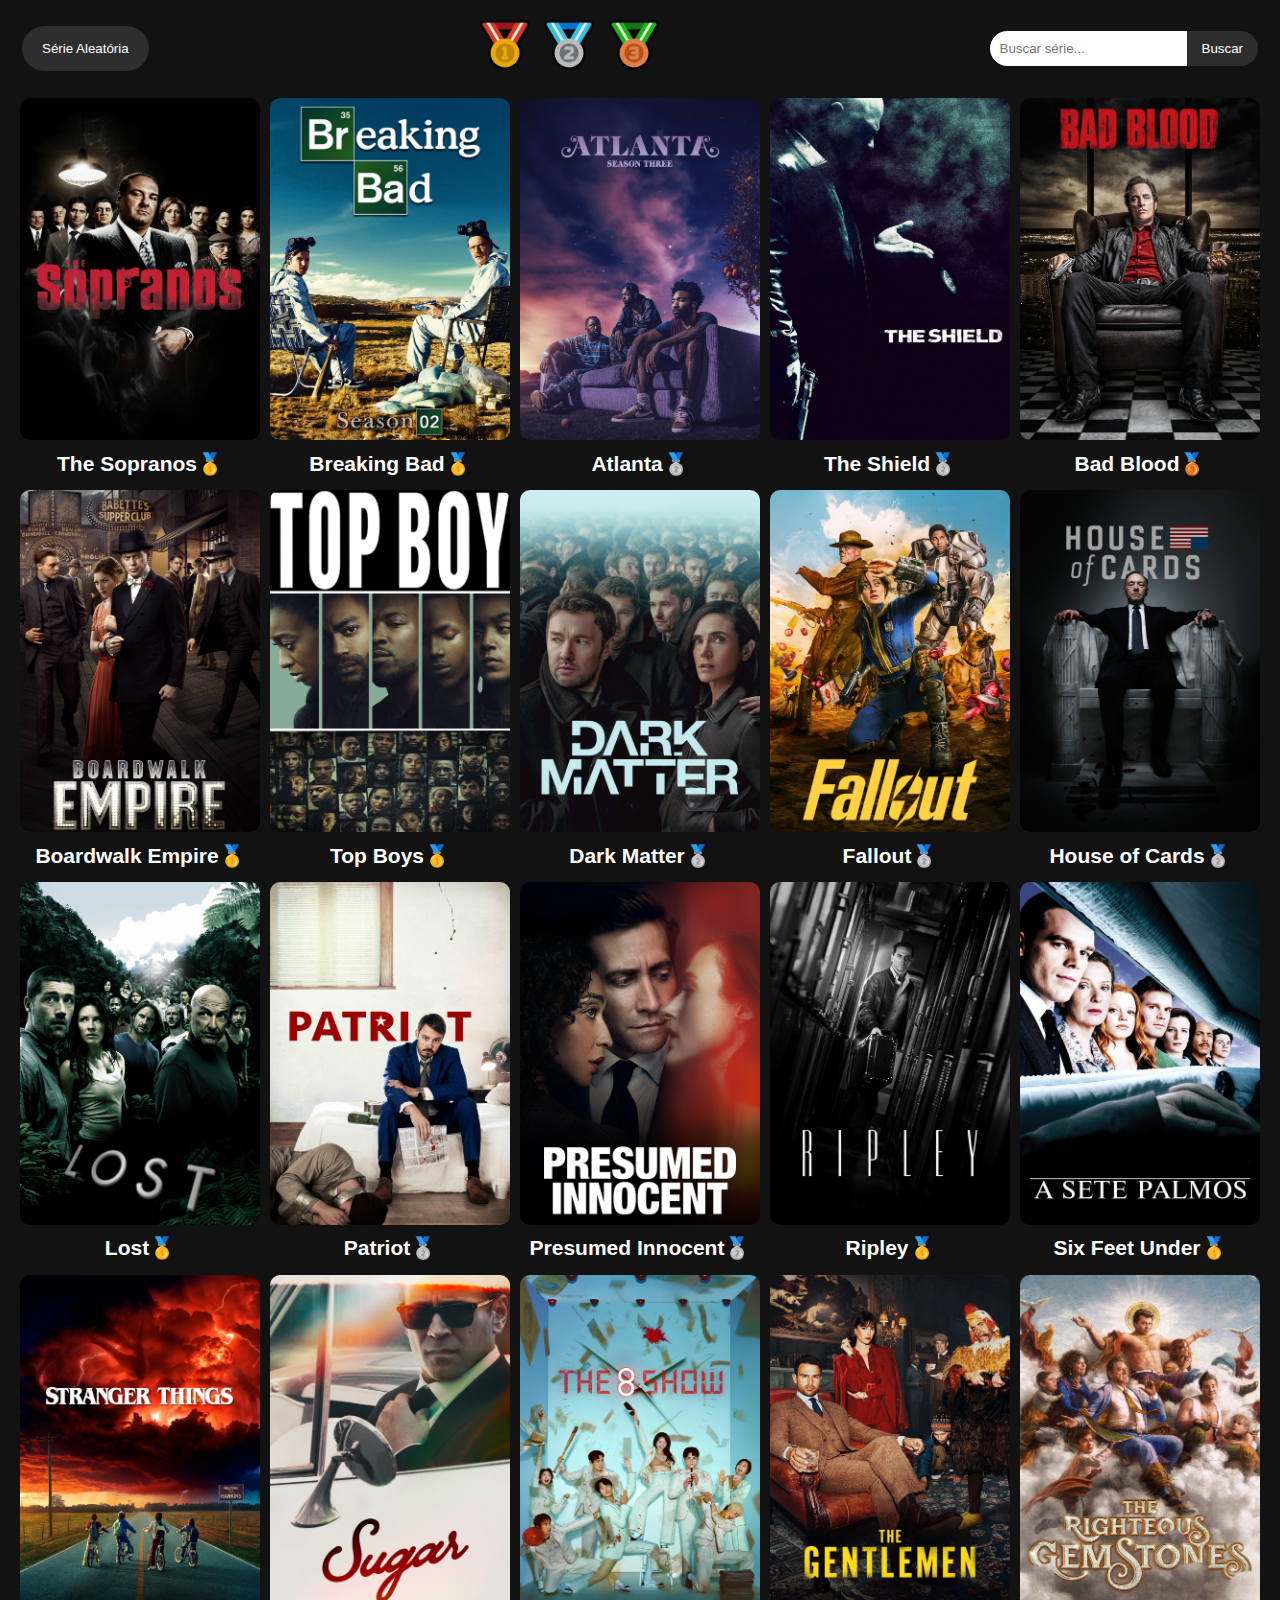
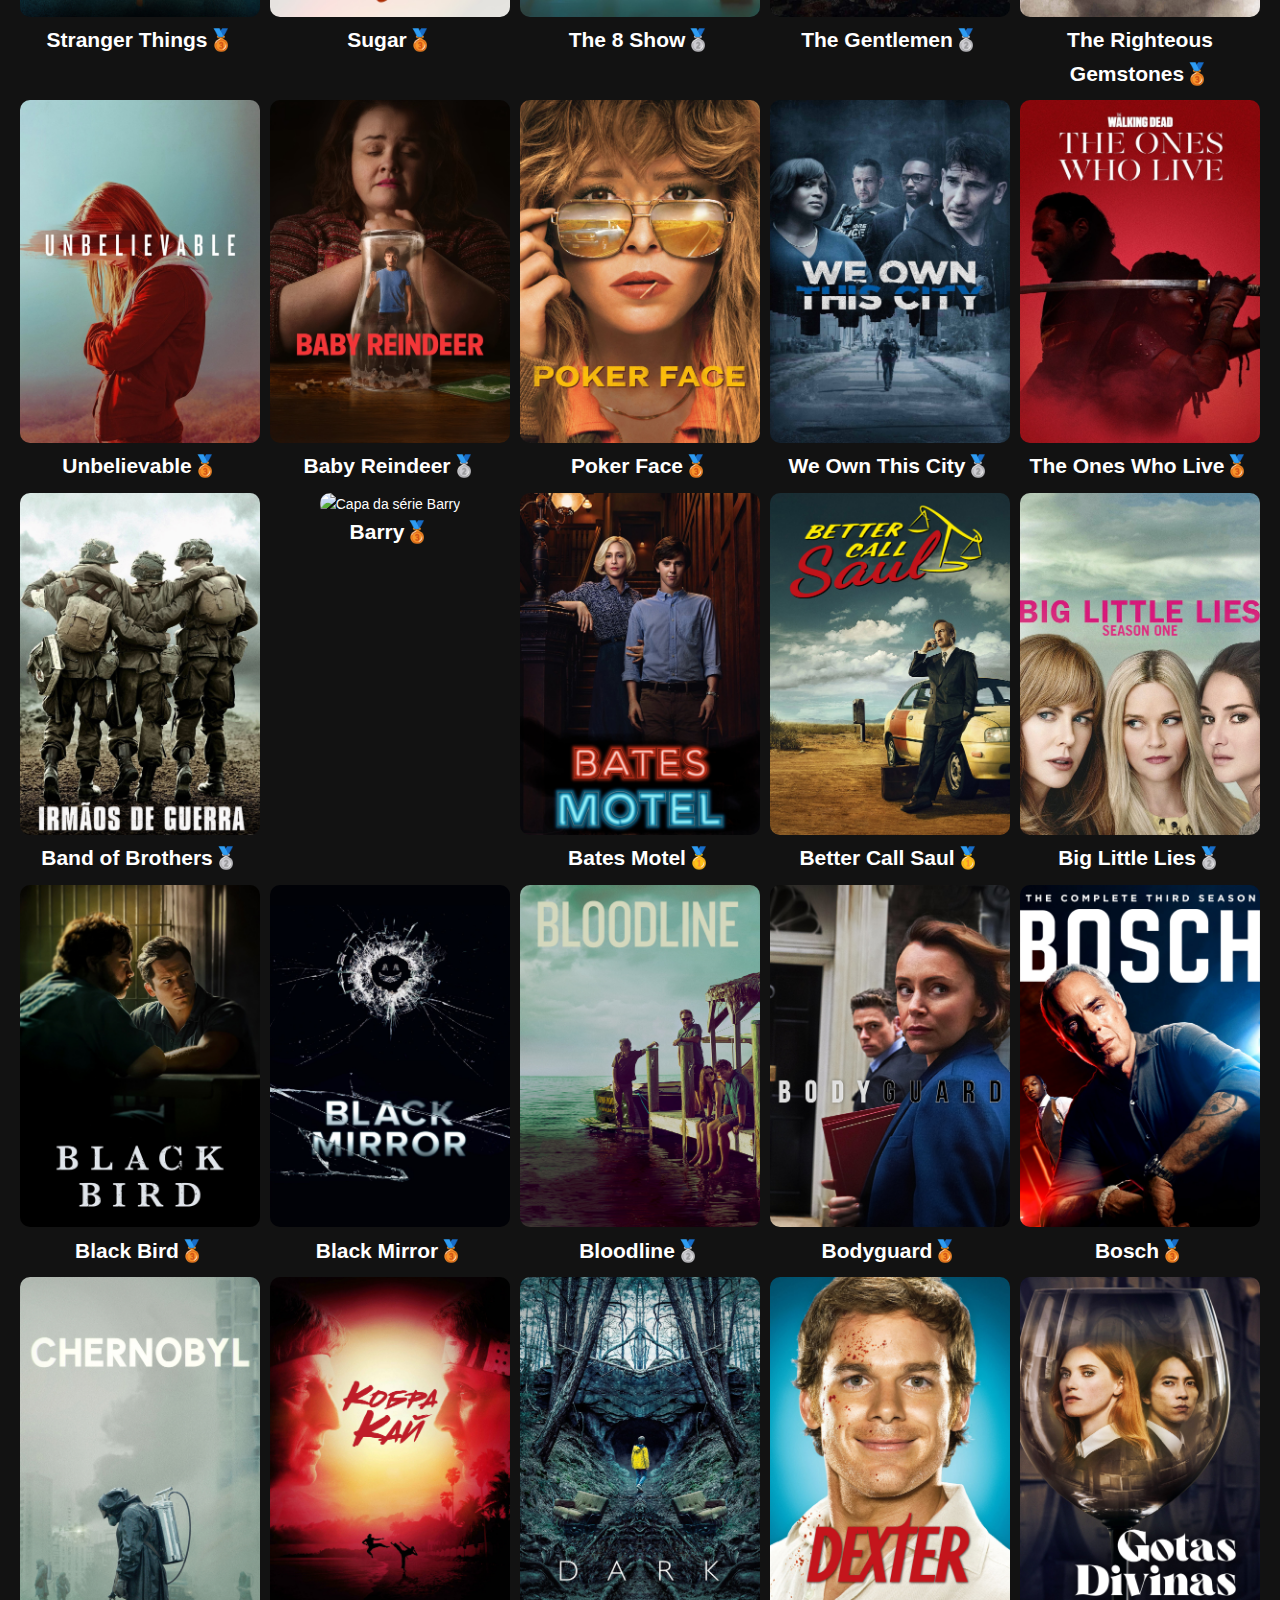
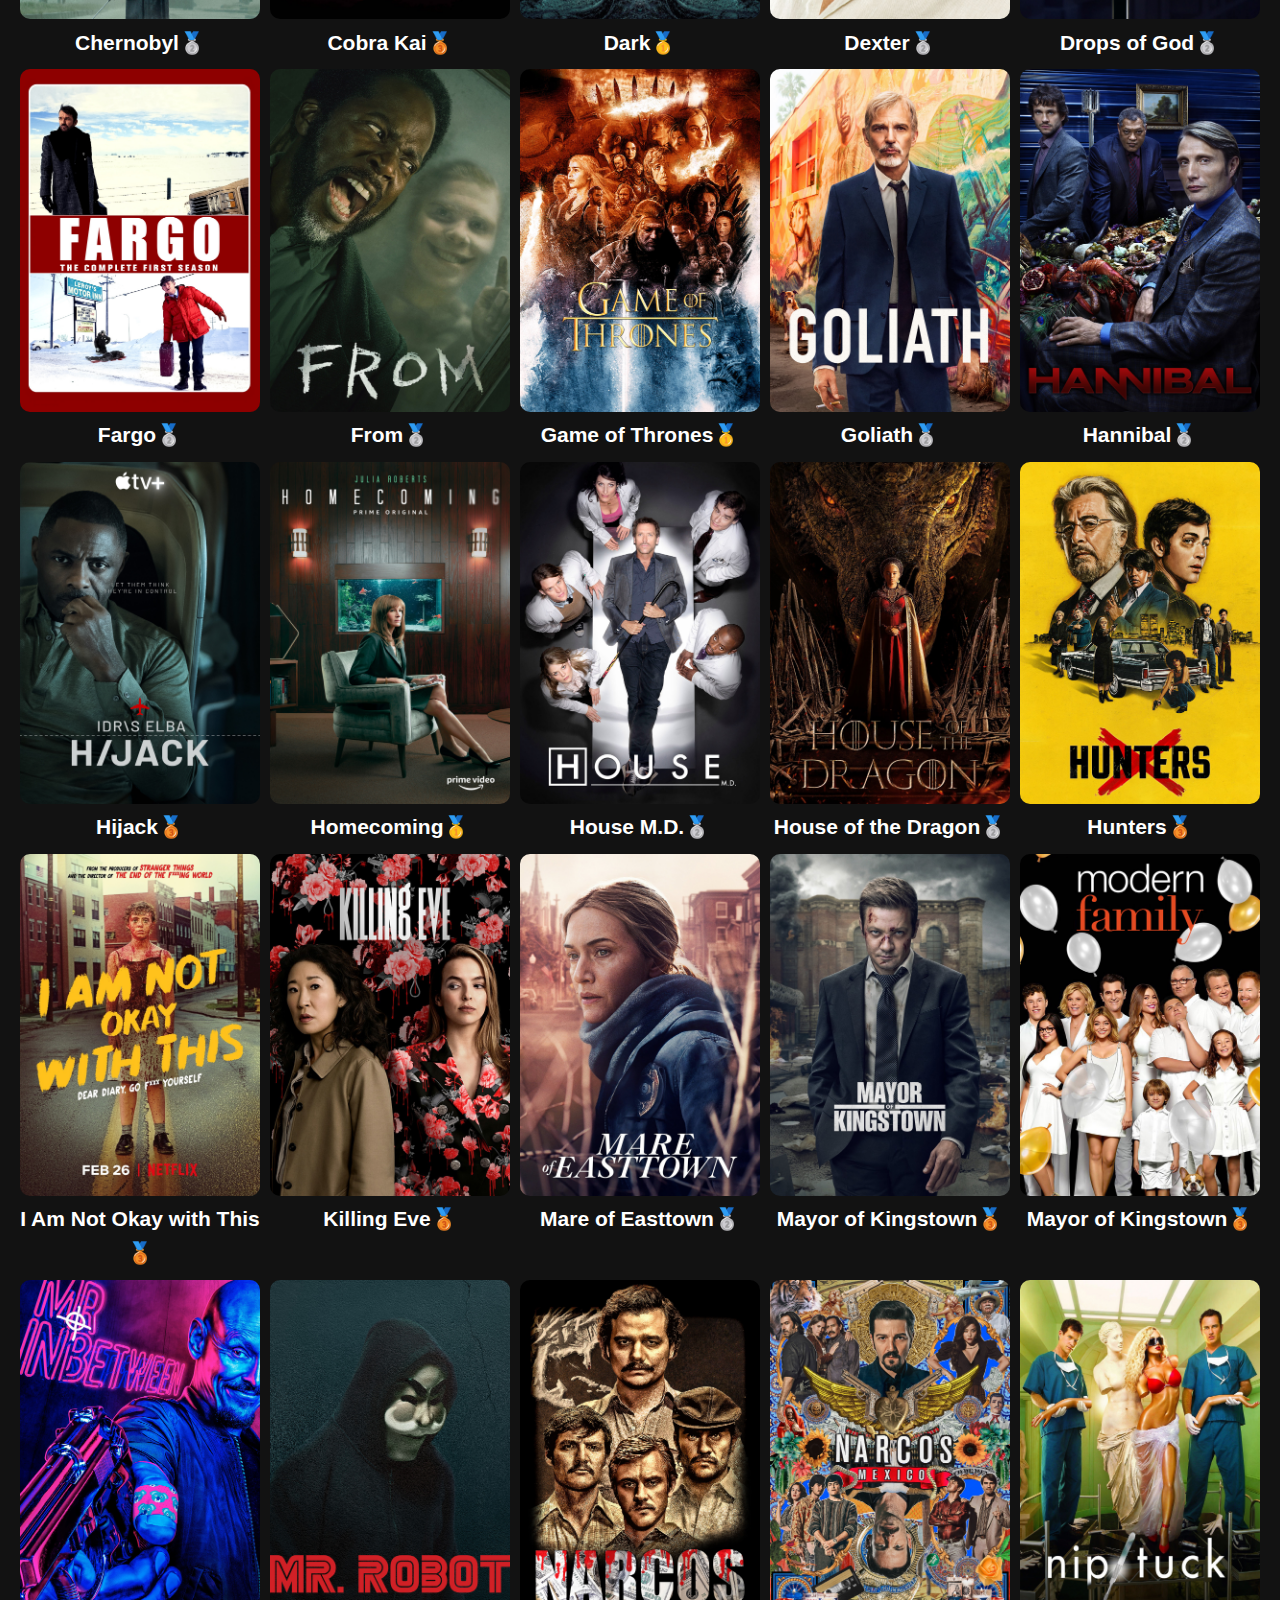
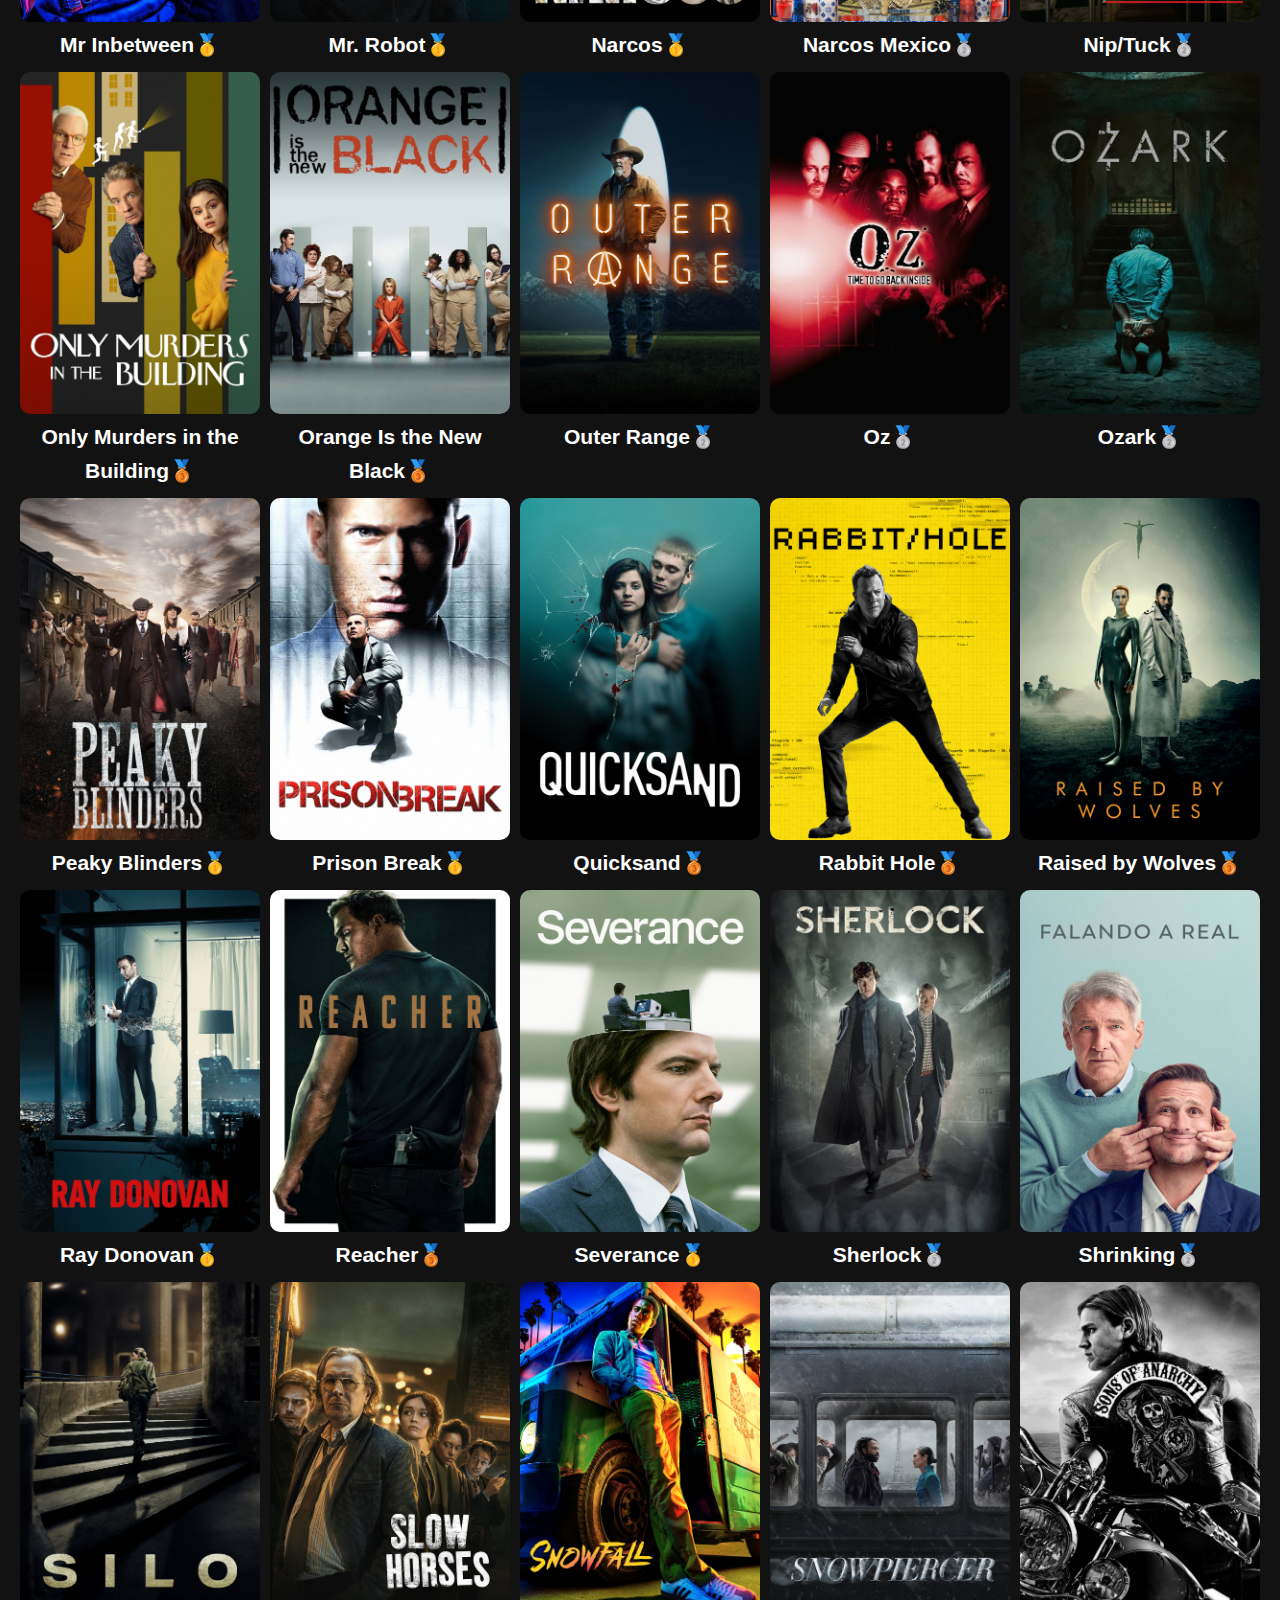
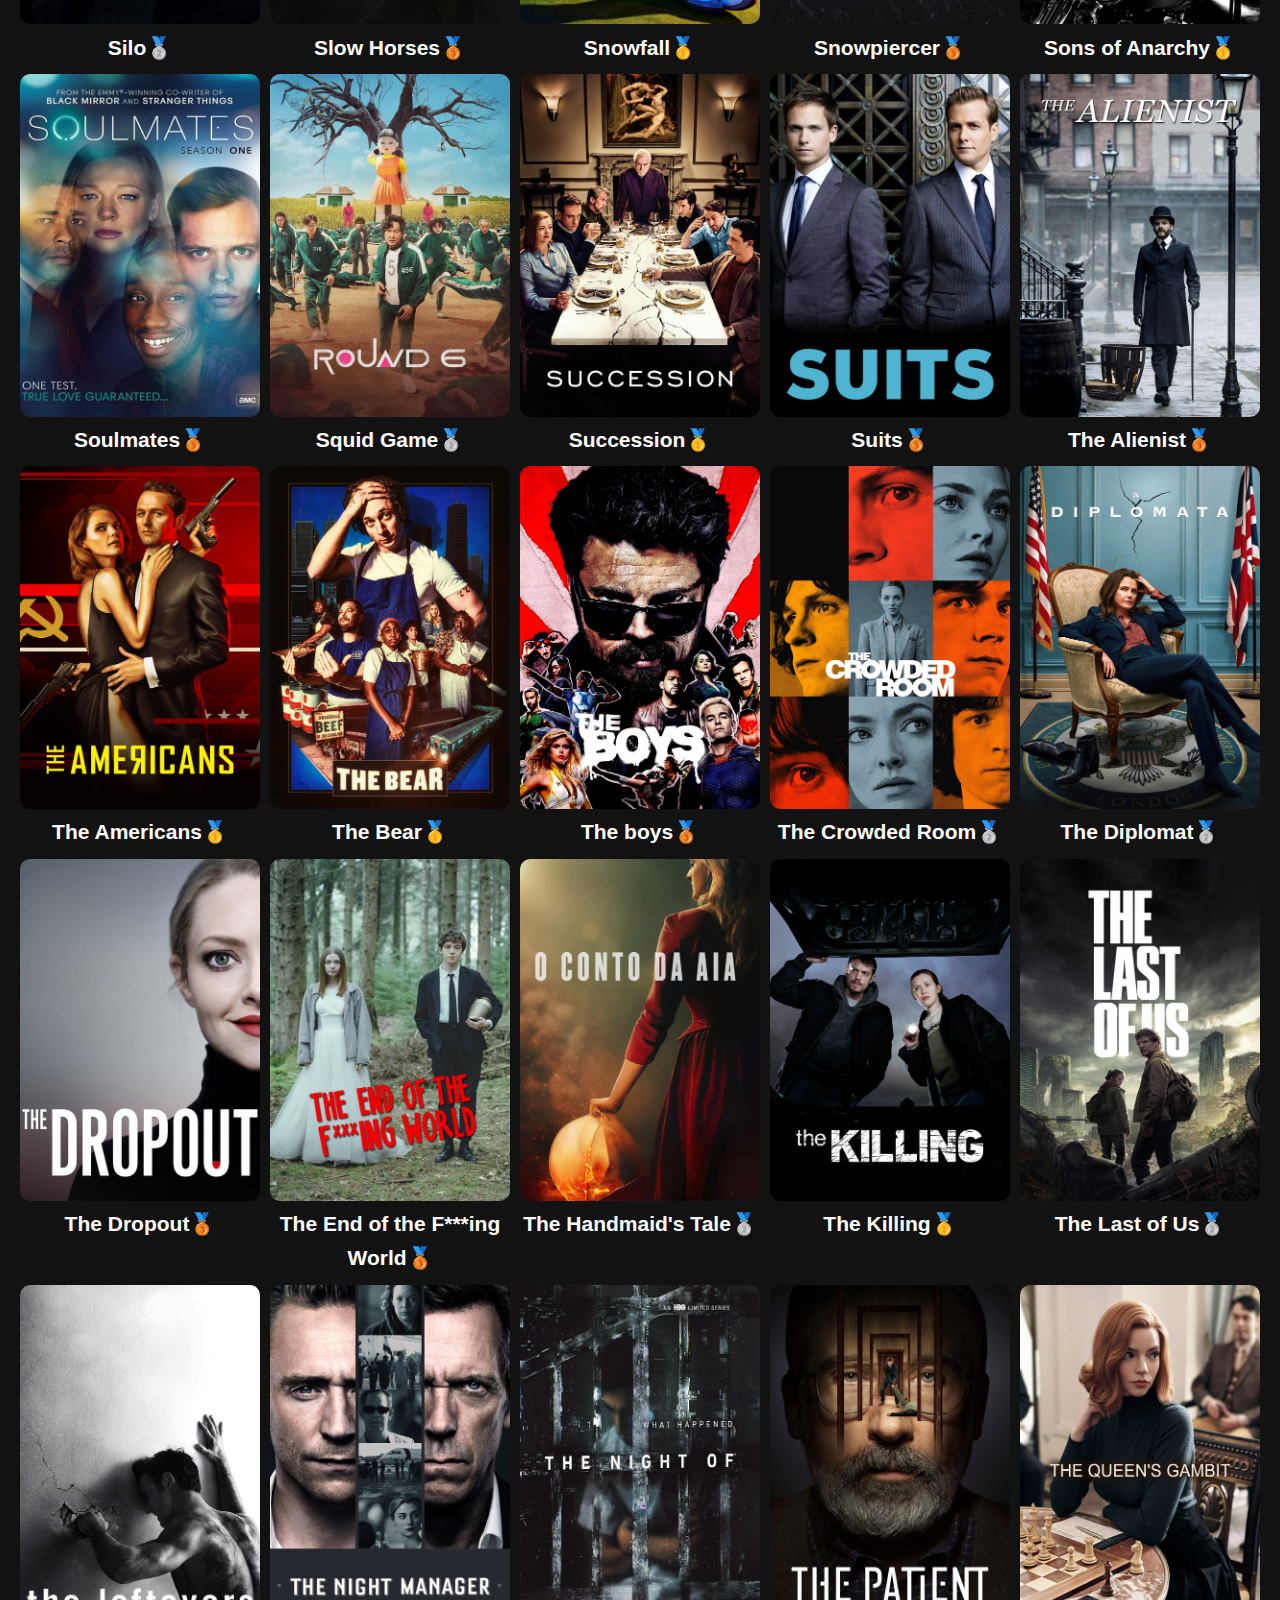
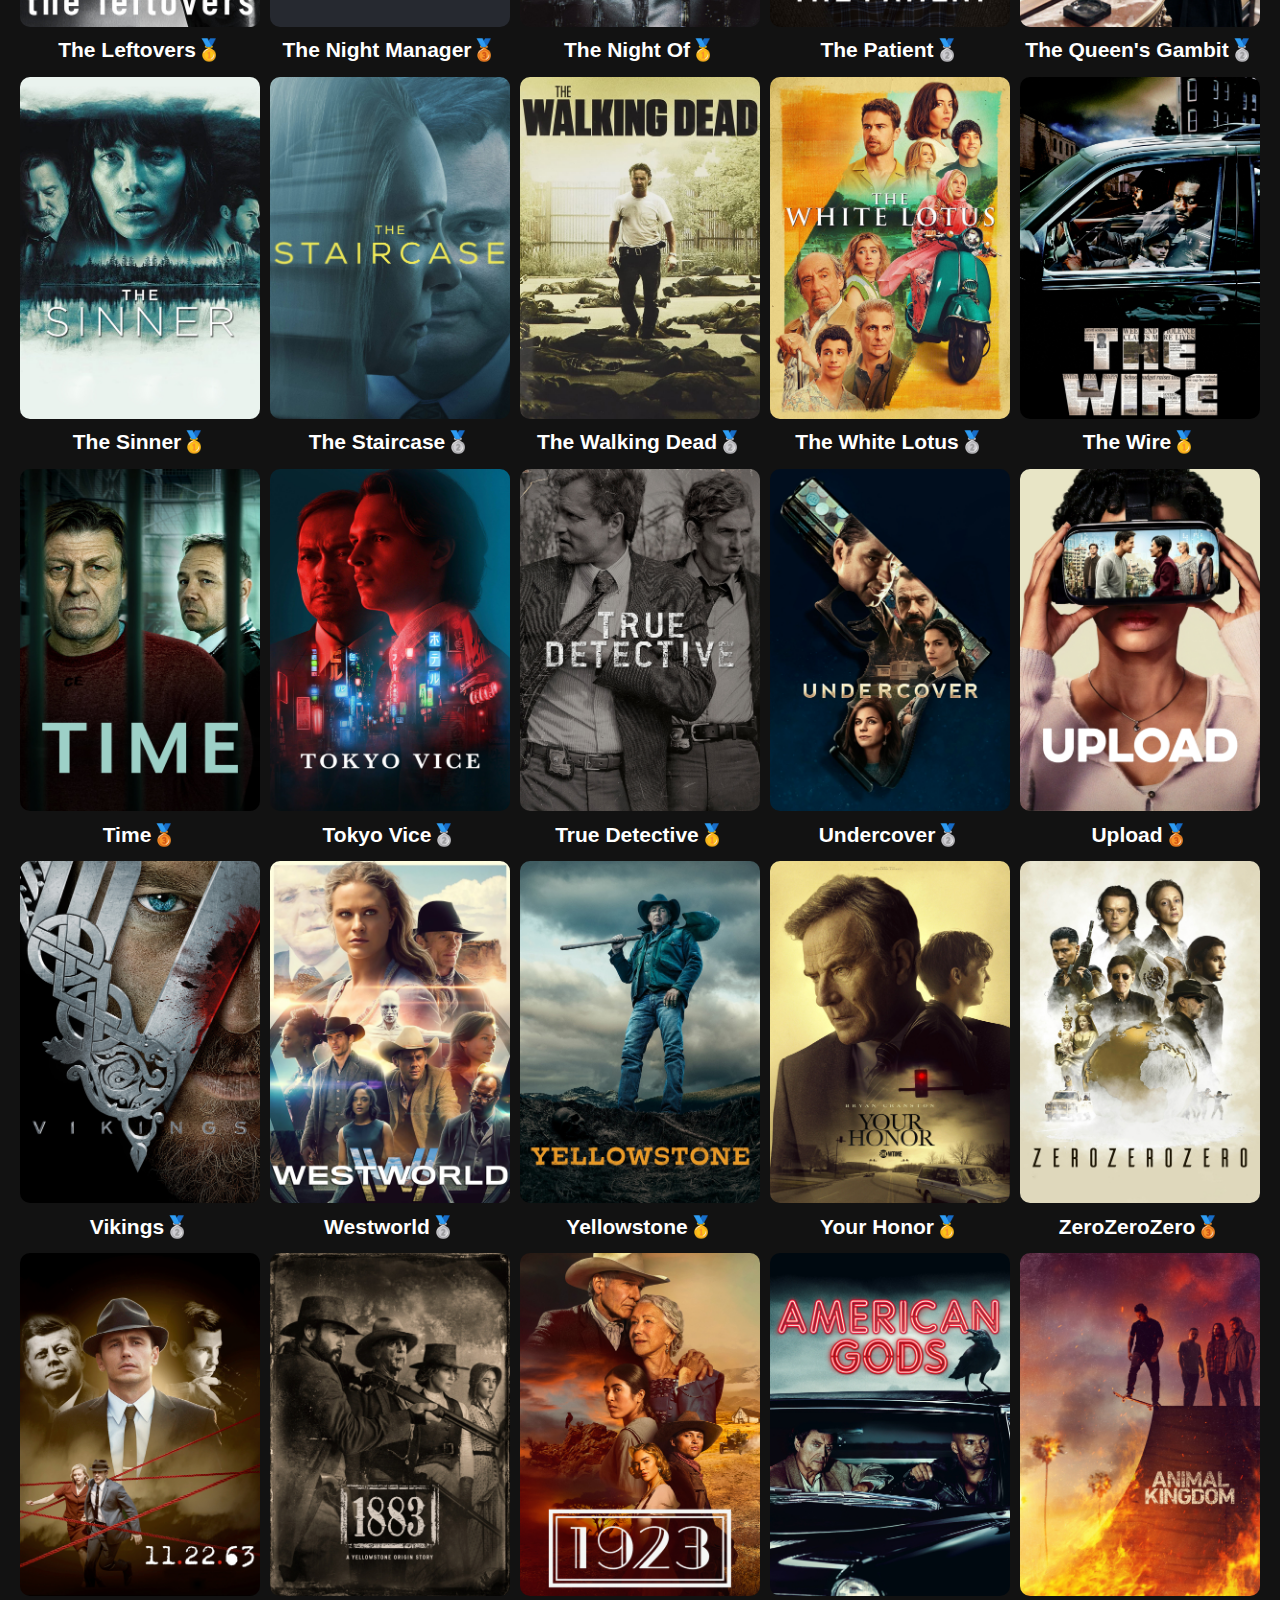
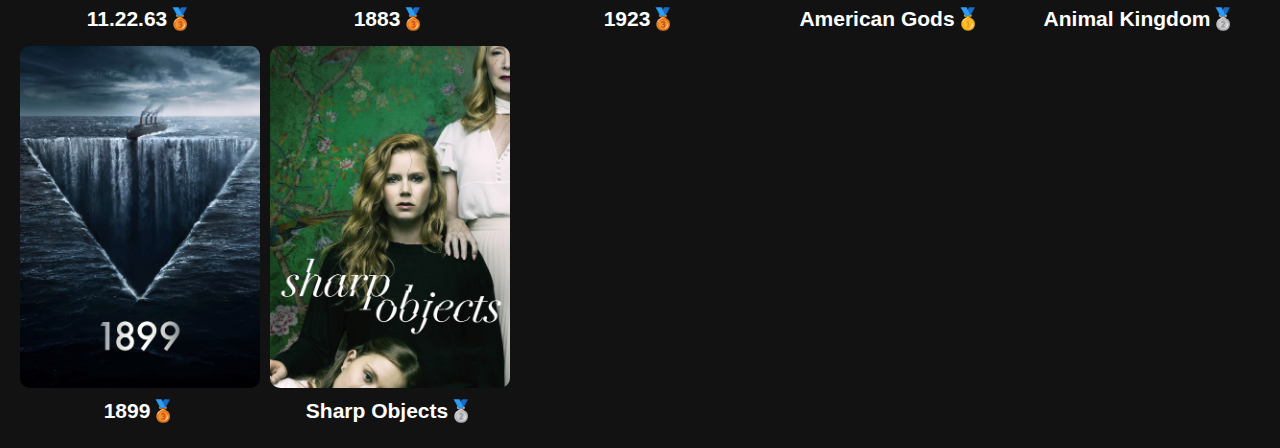
==== index.html @ 0fa0e77d "Primeiro commit do projeto" ====
<!DOCTYPE html>
<html lang="pt-br">
  <head>
    <meta charset="UTF-8" />
    <meta name="viewport" content="width=device-width, initial-scale=1.0" />
    <title>Vito Séries</title>
    <link rel="stylesheet" href="css/styles.css" />
  </head>
  <body>
    <div class="container">
      <header>
        <button id="random-series" class="nav-button">Série Aleatória</button>

        <div class="filter-bar">
          <button class="filter-emoji" data-filter="🥇">
            <img class="img-emoji" src="img/gold.png" alt="Medalha de ouro" />
          </button>
          <button class="filter-emoji" data-filter="🥈">
            <img class="img-emoji" src="img/silver.png" alt="Medalha de prata" />
          </button>
          <button class="filter-emoji" data-filter="🥉">
            <img class="img-emoji" src="img/bronze.png" alt="Medalha de bronze" />
          </button>
        </div>

        <div class="search-bar">
          <input type="text" id="search" placeholder="Buscar série..." />
          <button id="search-button">Buscar</button>
        </div>
      </header>
      
      <main>
        <div id="series-grid" class="series-grid">
          <!-- Séries serão carregadas dinamicamente aqui -->
        </div>
      </main>
    </div>

    <script>
      let seriesData = [];
      let currentFilter = null; // Variável para armazenar o filtro atual

      // Função para carregar as séries a partir do JSON
      function loadSeries() {
        return fetch("series.json")
          .then((response) => response.json())
          .then((data) => {
            seriesData = data; // Armazena os dados para uso posterior na busca e filtro
            displaySeries(seriesData); // Exibe as séries inicialmente
          })
          .catch((error) => console.error("Erro ao carregar séries:", error));
      }

      // Função para exibir as séries
      function displaySeries(series) {
        const grid = document.getElementById("series-grid");
        grid.innerHTML = ""; // Limpa o grid antes de exibir novas séries
        series.forEach((serie) => {
          const serieElement = `
            <a href="serie.html?id=${serie.id}">
              <img src="${serie.imagem}" alt="Capa da série ${serie.titulo}">
              <h2>${serie.titulo}${serie.avaliacao}</h2>
            </a>
          `;
          grid.innerHTML += serieElement;
        });
      }

      // Função para pesquisar séries
      function searchSeries() {
        const searchTerm = document.getElementById("search").value.toLowerCase();
        const filteredSeries = seriesData.filter((serie) =>
          serie.titulo.toLowerCase().includes(searchTerm)
        );
        displaySeries(filteredSeries); // Exibe apenas as séries que correspondem à busca
      }

      // Função para filtrar séries por avaliação (🥇, 🥈, 🥉)
      function filterByAvaliacao(avaliacao) {
        if (currentFilter === avaliacao) {
          // Se o filtro já estiver ativo, remove o filtro e exibe todas as séries
          currentFilter = null;
          displaySeries(seriesData);
        } else {
          // Se o filtro não estiver ativo, aplica o filtro
          currentFilter = avaliacao;
          const filteredSeries = seriesData.filter(
            (serie) => serie.avaliacao === avaliacao
          );
          displaySeries(filteredSeries); // Exibe apenas as séries que correspondem ao filtro
        }
      }

      // Função para selecionar uma série aleatória
      function randomSeries() {
        if (seriesData.length === 0) return; // Verifica se há séries carregadas
        const randomIndex = Math.floor(Math.random() * seriesData.length);
        const randomSerie = seriesData[randomIndex];
        window.location.href = `serie.html?id=${randomSerie.id}`;
      }

      // Função para verificar o parâmetro de busca na URL e realizar a pesquisa
      function checkSearchParam() {
        const urlParams = new URLSearchParams(window.location.search);
        const searchTerm = urlParams.get('search');
        
        if (searchTerm) {
          document.getElementById("search").value = searchTerm;
          searchSeries(); // Executa a busca automaticamente
        }
      }

      // Event listeners
      document.getElementById("random-series").addEventListener("click", randomSeries);
      document.getElementById("search-button").addEventListener("click", searchSeries);

      // Event listeners para os emojis de filtro
      document.querySelectorAll(".filter-emoji").forEach((button) => {
        button.addEventListener("click", function () {
          const avaliacao = button.getAttribute("data-filter");
          filterByAvaliacao(avaliacao);
        });
      });

      // Listener para busca com "Enter"
      document.getElementById("search").addEventListener("keydown", function(event) {
        if (event.key === "Enter") {
          searchSeries(); // Aciona a busca ao pressionar Enter
        }
      });

      // Carrega as séries e só então verifica o termo de busca
      window.addEventListener("load", () => {
        loadSeries().then(() => {
          checkSearchParam(); // Só executa a busca depois que as séries forem carregadas
        });
      });
    </script>
  </body>
</html>
---- css/styles.css ----
/* Reset básico para garantir que os estilos sejam consistentes */
* {
  margin: 0;
  padding: 0;
  box-sizing: border-box;
}

header {
  display: flex;
  justify-content: space-between; /* Espaça os itens para os lados */
  align-items: center; /* Alinha os itens verticalmente ao centro */
  padding: 10px 2px; /* Espaçamento interno */
  color: #fff; 
  margin-top: -10px;
  margin-bottom: 10px;
}

.nav-button {
  background-color: #2e2e2e; /* Cor de fundo do botão */
  color: white; /* Cor do texto */
  border: none; /* Remove bordas */
  border-radius: 50px; /* Cantos arredondados */
  padding: 15px 20px; /* Espaçamento interno do botão */
  cursor: pointer; /* Muda o cursor ao passar o mouse */
  transition: background-color 0.3s; /* Transição suave */
}

.nav-button:hover {
  background-color: #3d3d3d; /* Cor ao passar o mouse */
}

.search-bar {
  display: flex; /* Flexbox para alinhar o input e o botão */
}

.search-bar input {
  padding: 10px; /* Espaçamento interno do input */
  border: none; /* Remove bordas */
  border-radius: 50px 0px 0px 50px; /* Cantos arredondados */
  outline: none; /* Remove a borda de foco padrão */
}

.search-bar button {
  padding: 10px 15px; /* Espaçamento interno do botão */
  border: none; /* Remove bordas */
  border-radius: 0 50px 50px 0; /* Cantos arredondados */
  background-color: #2e2e2e; /* Cor de fundo do botão de buscar */
  color: white; /* Cor do texto */
  cursor: pointer; /* Muda o cursor ao passar o mouse */
  transition: background-color 0.3s; /* Transição suave */
}

.filter-bar{
  background-color: transparent 
}
.filter-emoji {
  width: 60px;
  background-color: transparent;
  border: none;
}

.img-emoji {
  width: 50px;
  cursor: pointer;
}

.search-bar button:hover {
  background-color: #3d3d3d; /* Cor ao passar o mouse */
}

/* Estilo básico para o corpo */
body {
  font-family: Arial, sans-serif;
  color: #e0e0e0;
  text-align: center;
  line-height: 1.6;
  background-color: #121212;
  padding: 20px;
}

footer {
  display: flex;
  justify-content: space-between;
  align-items: flex-end;
}

.linkVoltar {
  background-color: #2e2e2e; /* Cor de fundo do botão */
  color: white; /* Cor do texto */
  border: none; /* Remove bordas */
  border-radius: 50px; /* Cantos arredondados */
  padding: 10px 15px; /* Espaçamento interno do botão */
  cursor: pointer; /* Muda o cursor ao passar o mouse */
  transition: background-color 0.3s; /* Transição suave */
}
.linkSobre {
  background-color: #2e2e2e; /* Cor de fundo do botão */
  color: white; /* Cor do texto */
  border: none; /* Remove bordas */
  border-radius: 50px; /* Cantos arredondados */
  padding: 10px 15px; /* Espaçamento interno do botão */
  cursor: pointer; /* Muda o cursor ao passar o mouse */
  transition: background-color 0.3s; /* Transição suave */
}

a {
  text-decoration: none; /* Remove o sublinhado */
}

/* Estilos para o grid das séries na tela inicial */
.series-grid {
  display: grid;
  grid-template-columns: repeat(6, 1fr); /* Exatamente 6 colunas */
  gap: 10px; /* Espaçamento entre as imagens */
  justify-items: center; /* Centraliza as imagens */
}
.series-grid a{
  color: #fff;
  font-size: 14px;
}

/* Estilos para as capas das séries na tela inicial*/
.series-grid img {
  width: 100%; /* Imagem preenche o espaço do item do grid */
  max-width: 300px; /* Tamanho máximo da imagem */
  height: auto; /* Mantém a proporção */
  border-radius: 10px;
}

.detalhes {
  display: flex;
  flex-direction: column;
  min-height: 100vh;
  margin: 0;
  box-sizing: border-box;
}
.container {
  display: flex;
  flex-direction: column;
  min-height: 95vh;
  flex-grow: 1;
}
.detalhes-serie {
  text-align: center;
  color: #e0e0e0;
  flex-grow: 1;
}
.detalhes-serie img {
  border-radius: 10px;
  width: 25%;
}

/* Responsividade */
@media (max-width: 1280px) {
  .series-grid {
    grid-template-columns: repeat(
      5,
      1fr
    );
  }
  .detalhes-serie img {
    max-width: 38%; /* Ocupa 100% da largura da tela */
  }
}

@media (max-width: 1024px) {
  .series-grid {
    grid-template-columns: repeat(
      4,
      1fr
    ); 
  }
  .detalhes-serie img {
    max-width: 45%;
  };
}

@media (max-width: 768px) {
  .series-grid {
    grid-template-columns: repeat(
      4,
      1fr
    );
  }
}

@media (max-width: 640px) {
  .series-grid {
    grid-template-columns: repeat(
      3,
      1fr
    ); 
  }
  .series-grid h2{
    font-size: 21px;
  }
}

@media (max-width: 480px) {
  .series-grid {
    grid-template-columns: repeat(
      1,
      1fr
    );
  }
  .series-grid img {
    max-width: 100%; 
  }
  .detalhes-serie img {
    width: 100%;
    max-width: 100%;
    object-fit: contain;
  }
  footer {
    font-size: 12px;
    /* margin-top: 30px; */
  }
  header {
    padding: 0px 2px;
  }
  .nav-button {
    padding: 9px 9px; /* Reduz o tamanho do botão */
    font-size: 12px; /* Diminui o tamanho da fonte */
  }
  .search-bar input {
    margin-left: 20px;
    width: 100%;
    padding: 5px;
    font-size: 12px;
  }
  .search-bar button {
    padding: 5px 10px; /* Reduz o tamanho do botão de busca */
    font-size: 12px; /* Diminui o tamanho da fonte */
  }
  .linkVoltar {
    padding: 5px 10px; /* Reduz o tamanho do botão */
    font-size: 12px; /* Diminui o tamanho da fonte */
  }
  .linkSobre {
    padding: 5px 10px; /* Reduz o tamanho do botão */
    font-size: 12px; /* Diminui o tamanho da fonte */
  }
  .filter-bar{
    width: 30%;
    margin-left: 20px;
  }
  .filter-emoji {
    margin: 3px;
    width: 19px;
  }
  .img-emoji{
    margin: -7px;
    width: 25px;
  }
}

@media (max-width: 400px) {
  header {
    padding: 0px 2px;
  }
  .nav-button {
    padding: 9px 10px; 
    font-size: 12px; 
  }
  .search-bar input {
    margin-left: 20px;
    width: 100%;
    padding: 9px;
    font-size: 12px;
  }
  .search-bar button {
    padding: 5px 10px; 
    font-size: 12px; 
  }
  .linkVoltar {
    padding: 8px 10px; 
    font-size: 10px; 
  }
  .linkSobre {
    padding: 8px 10px; 
    font-size: 10px; 
  }
  .filter-bar{
    width: 30%;
    margin-left: 20px;
  }
  .filter-emoji {
    margin: 3px;
    width: 12px;
  }
  .img-emoji{
    margin: -7px;
    width: 22px;
  }
}
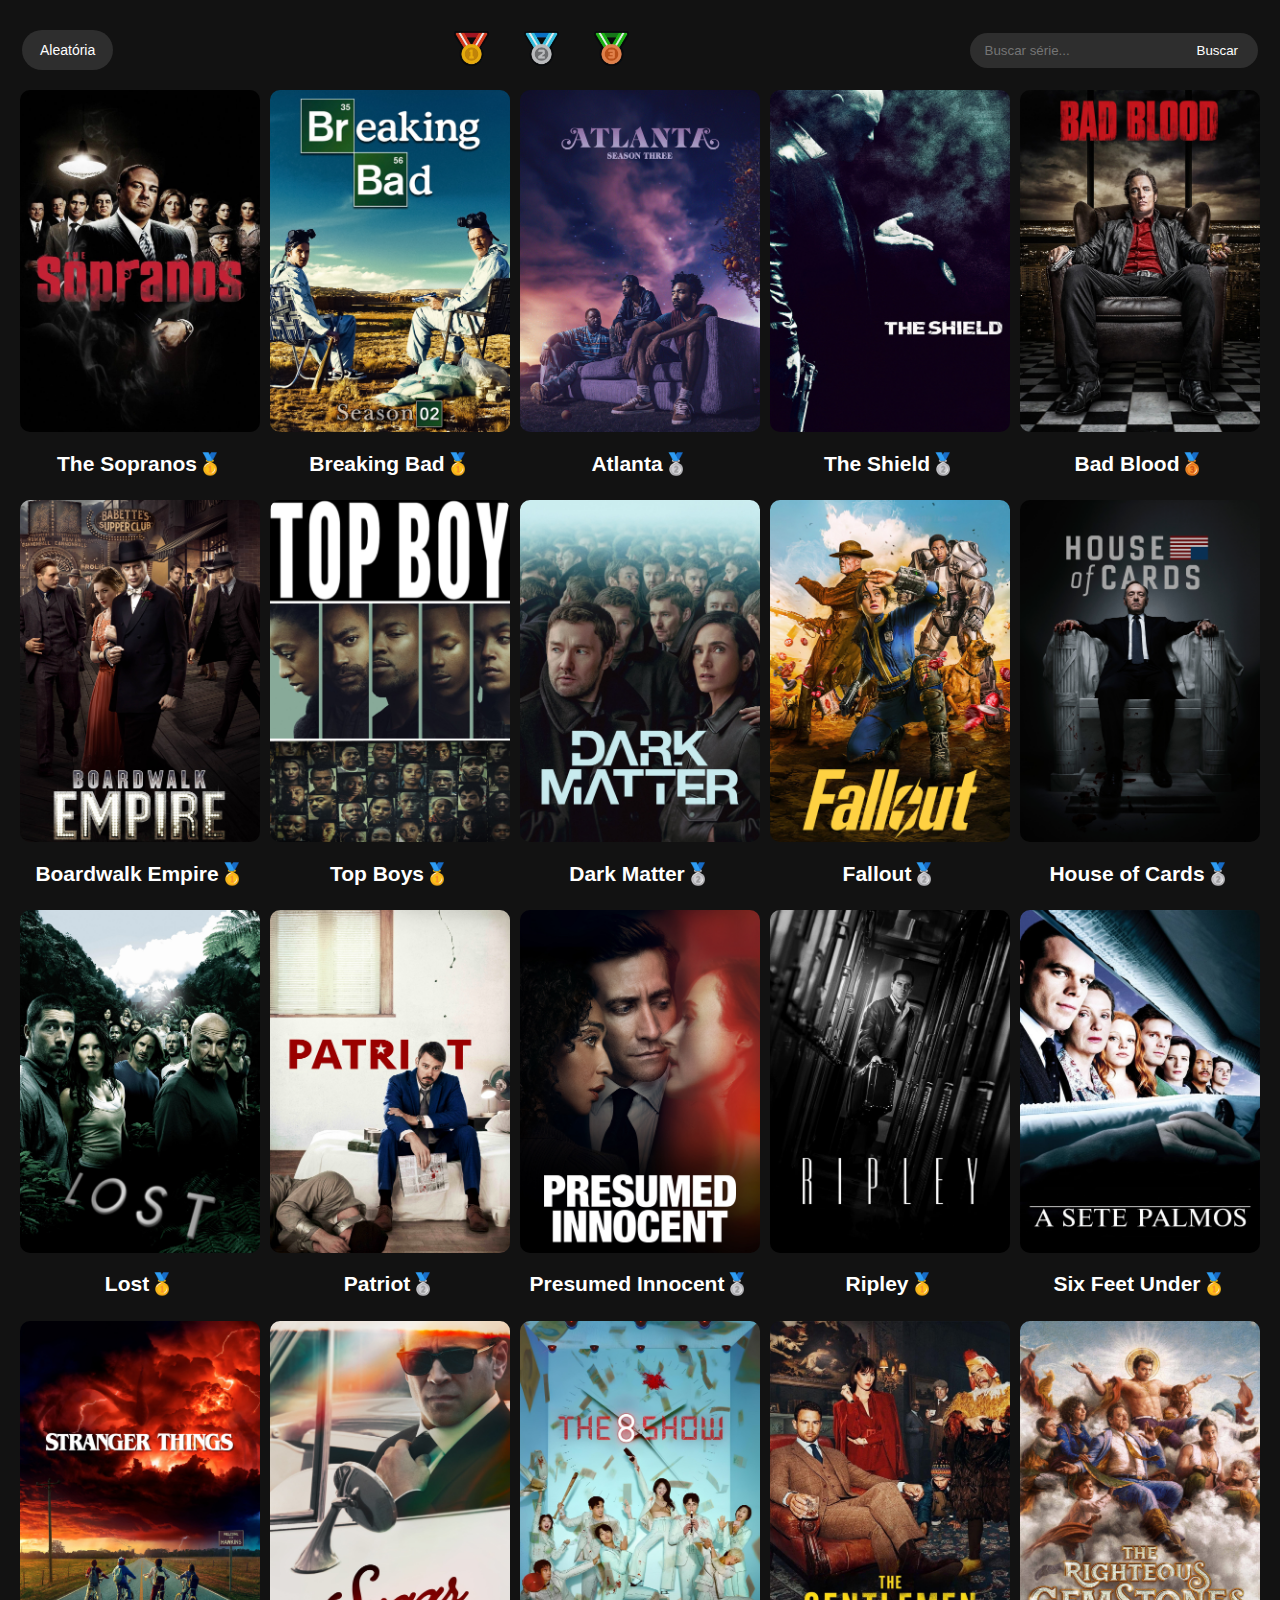
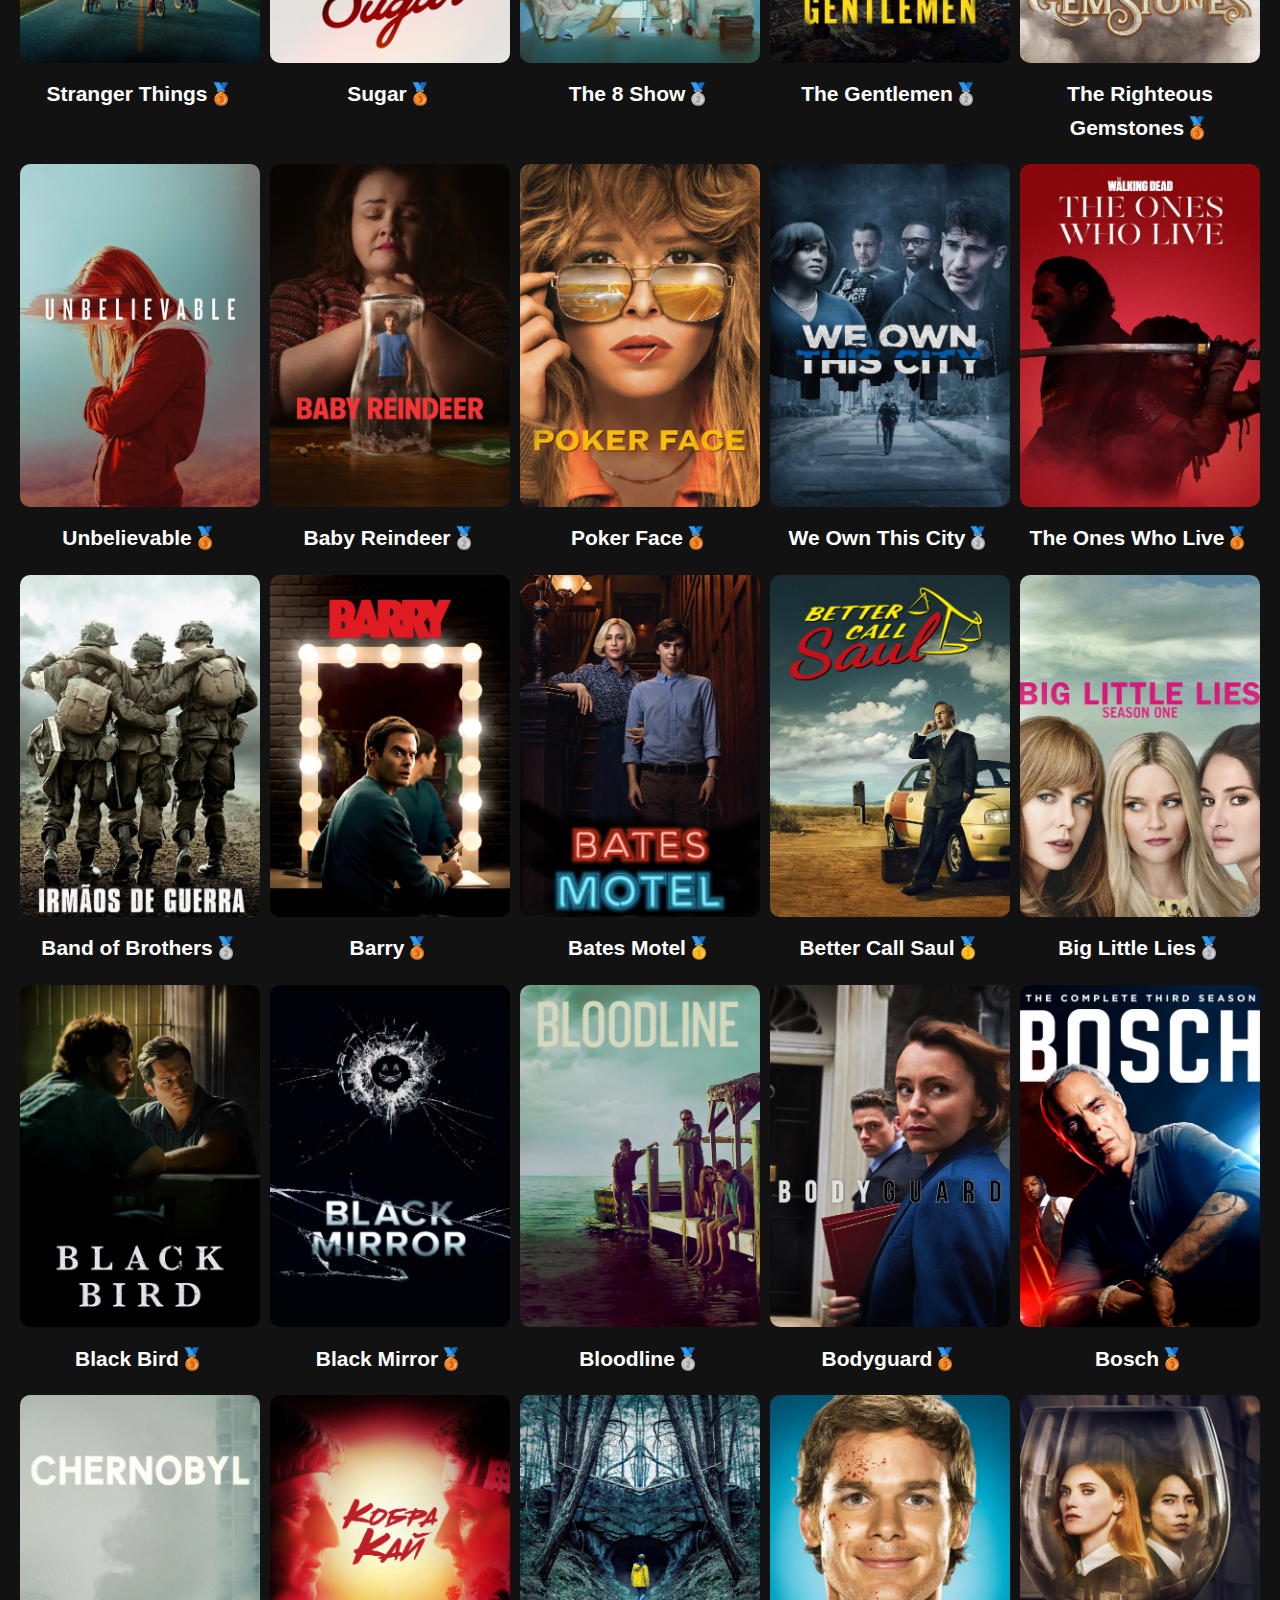
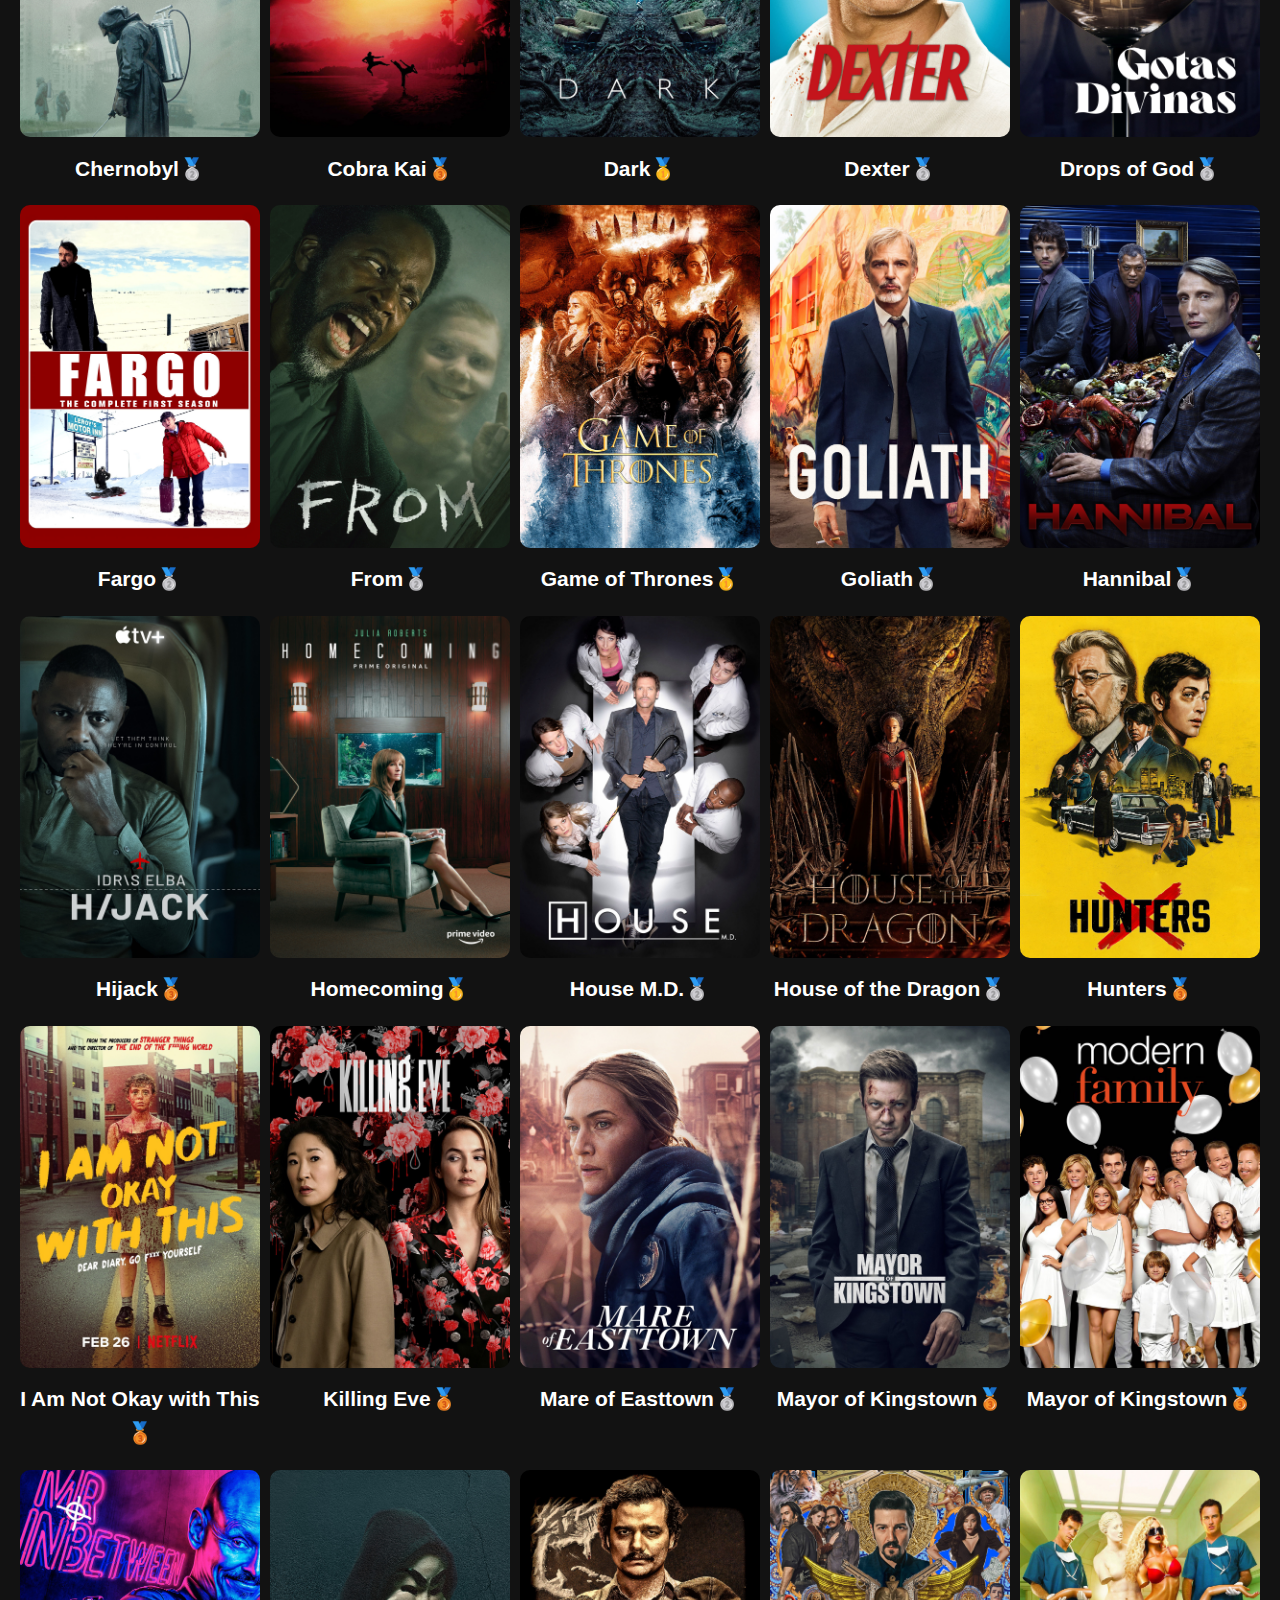
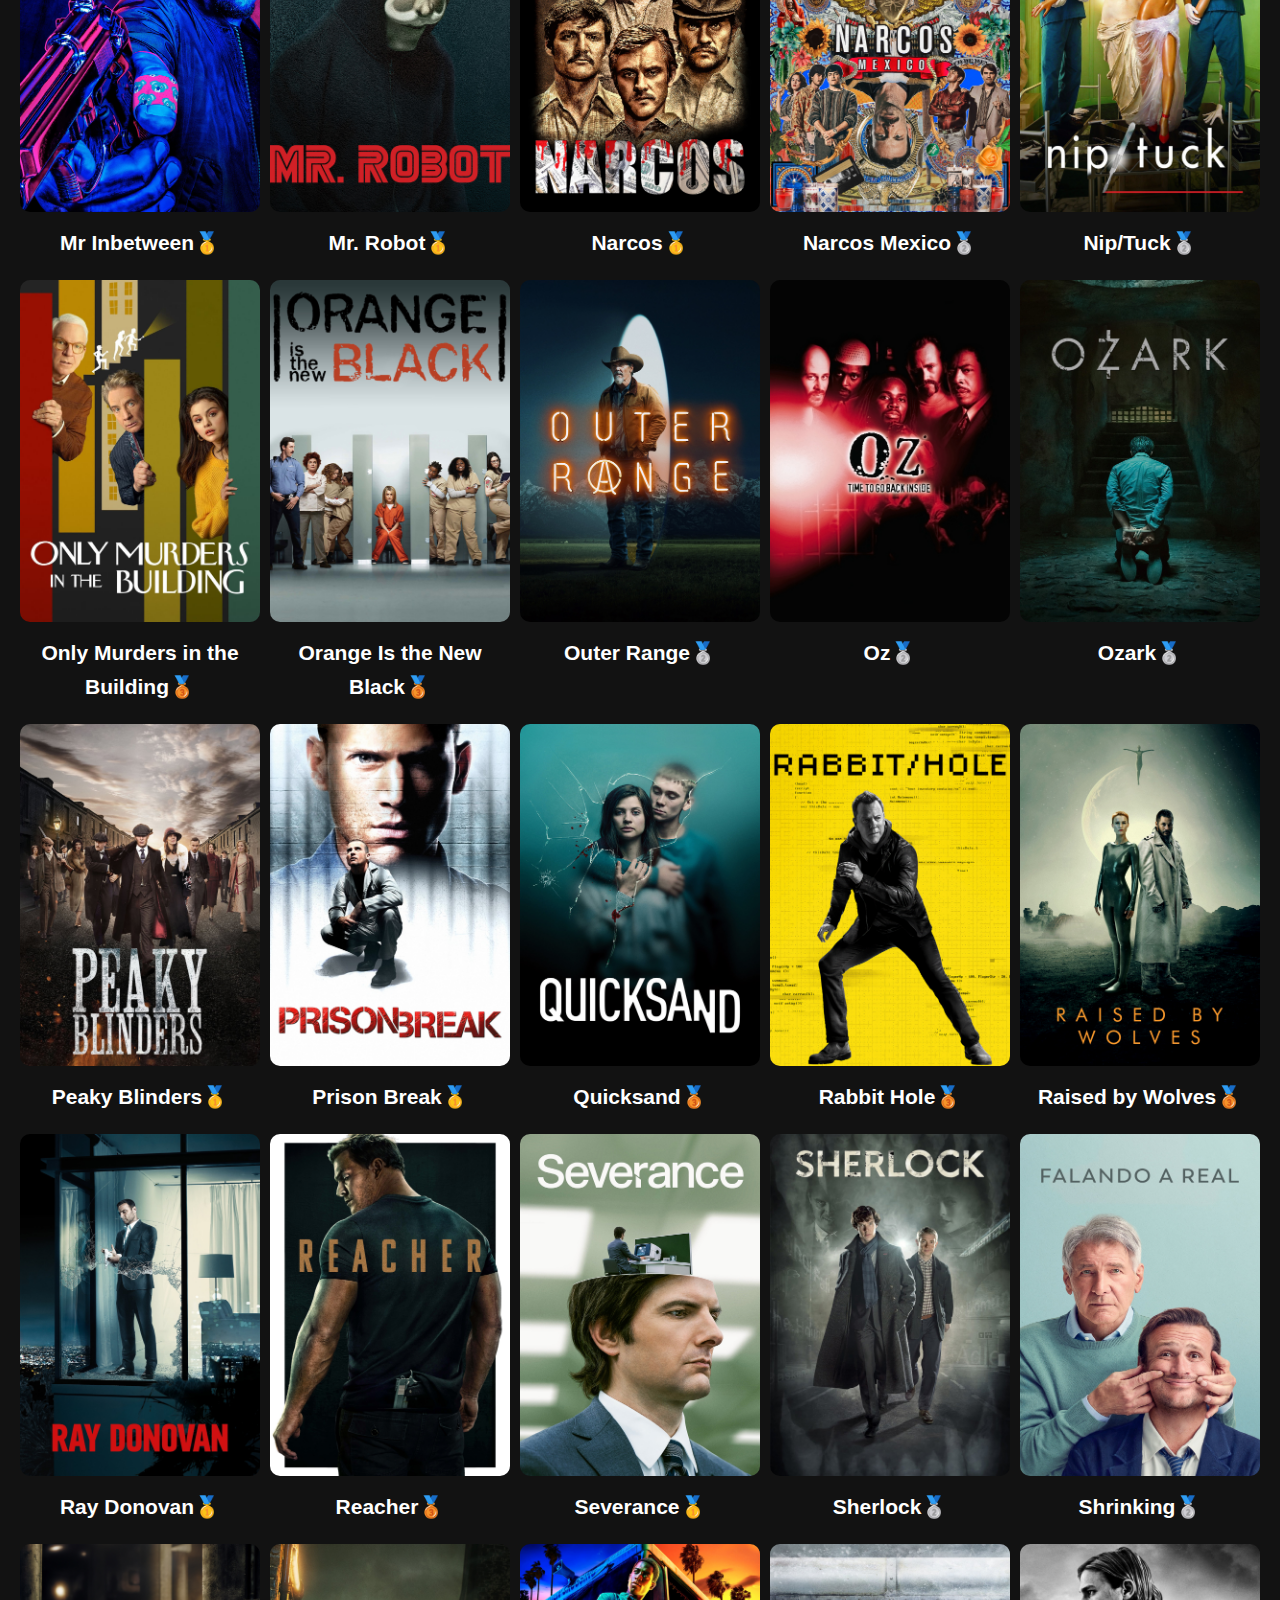
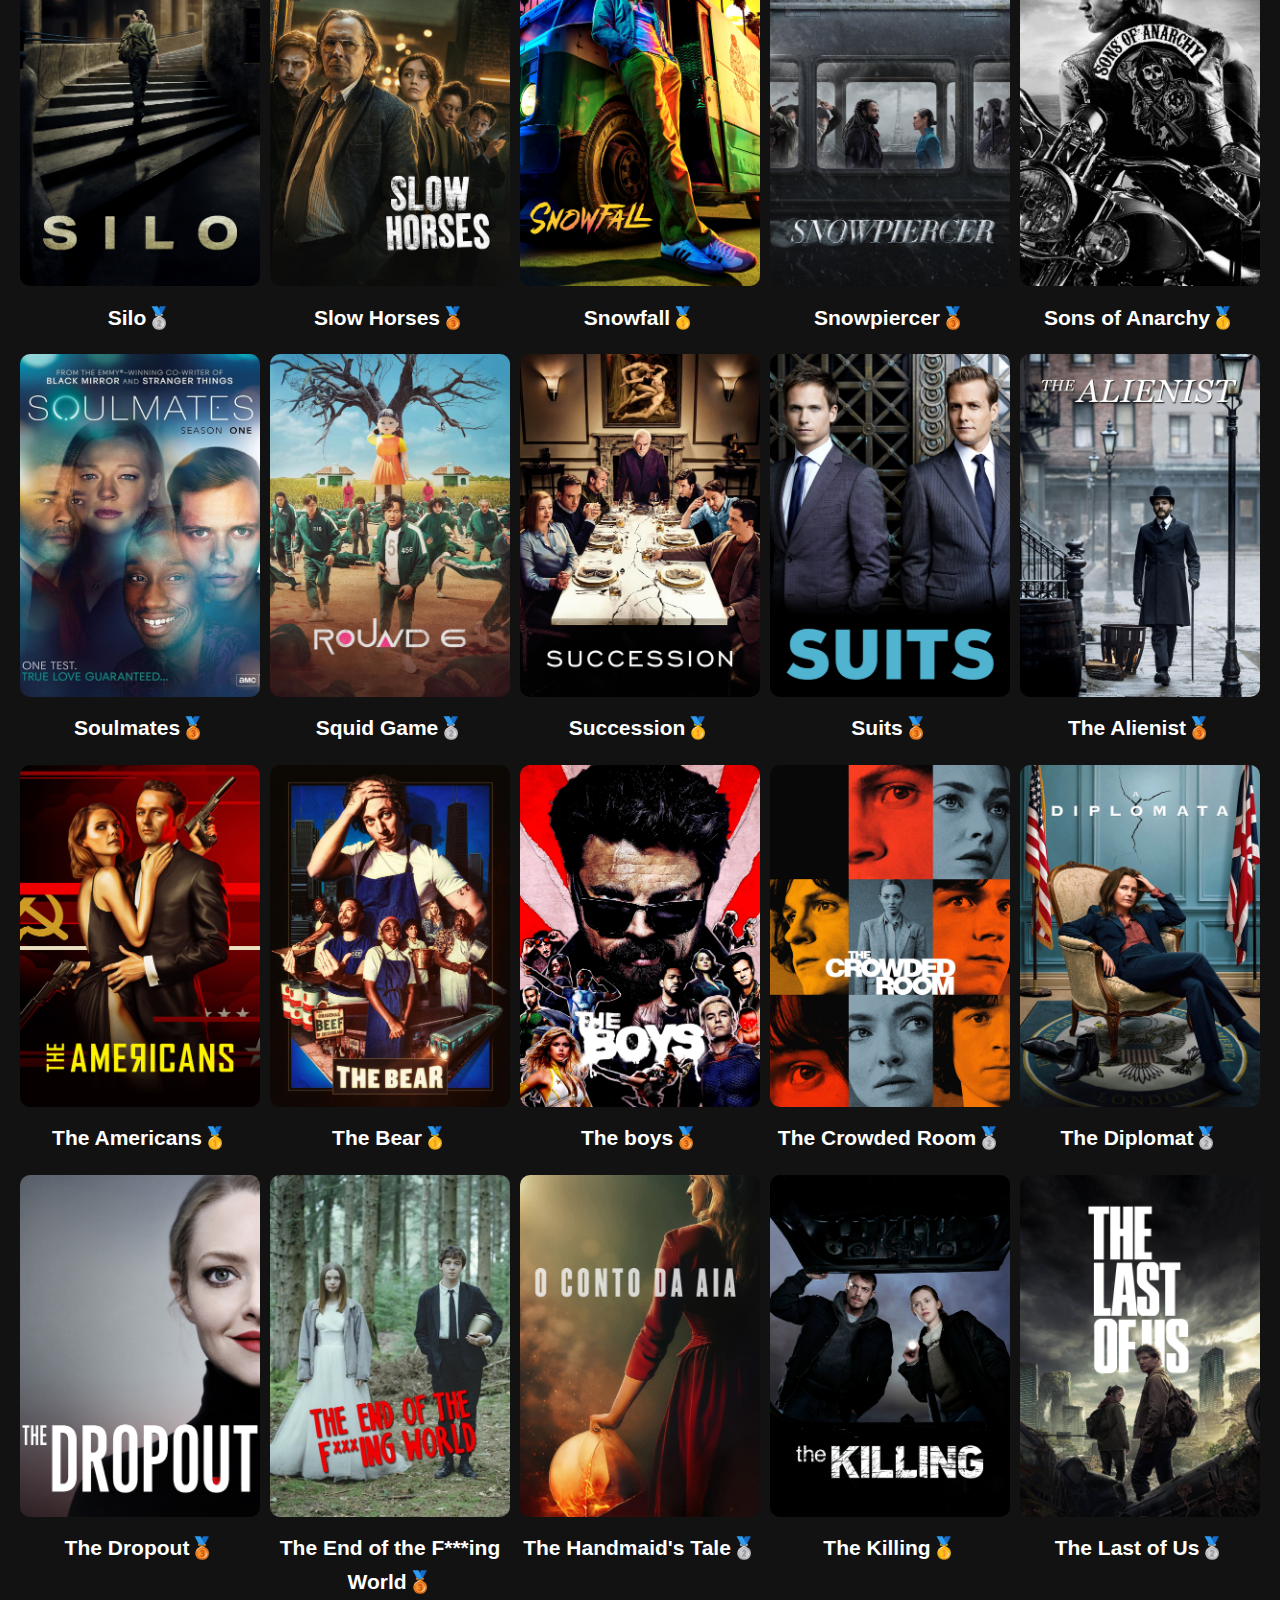
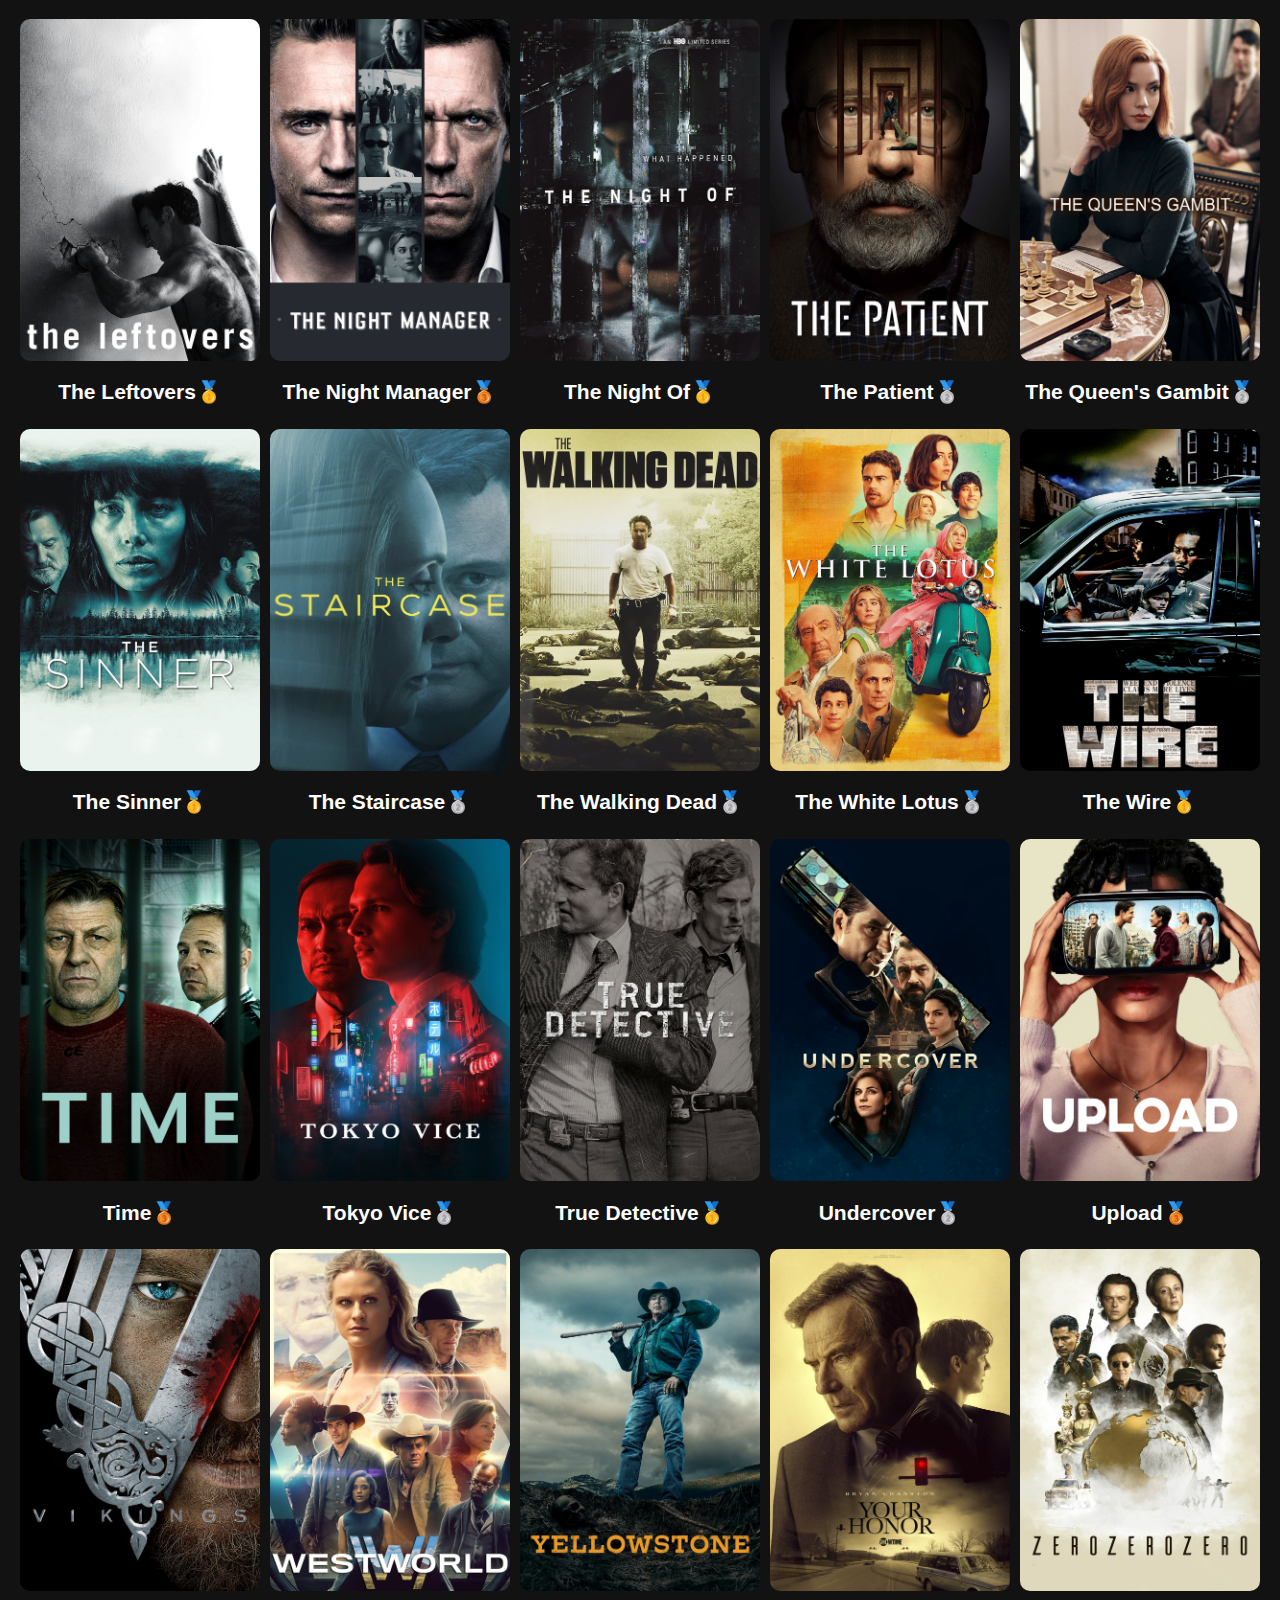
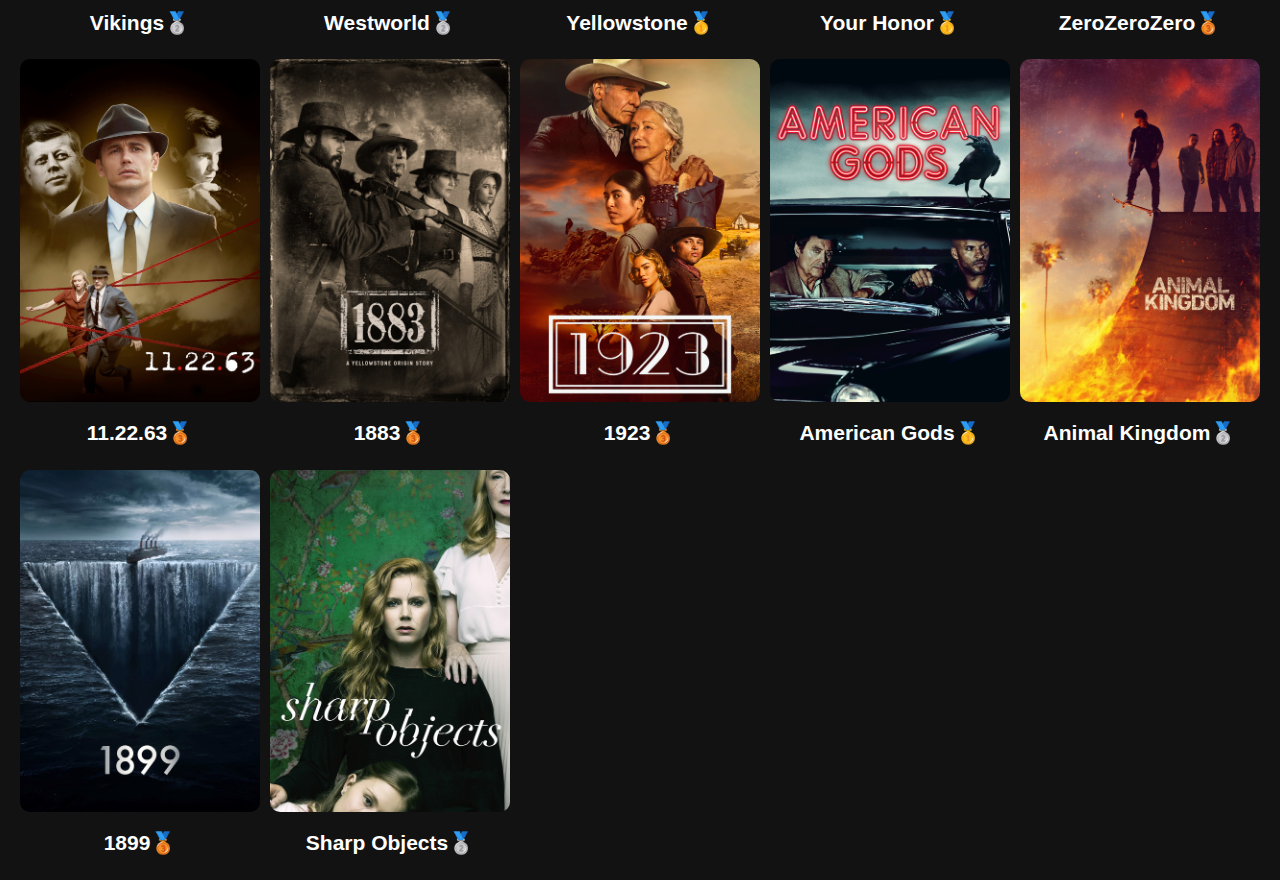
==== commit 0f911c0c: "restructure styling files" ====
--- a/index.html
+++ b/index.html
@@ -9,7 +9,7 @@
   <body>
     <div class="container">
       <header>
-        <button id="random-series" class="nav-button">Série Aleatória</button>
+        <button id="random-series" class="nav-button">Aleatória</button>
 
         <div class="filter-bar">
           <button class="filter-emoji" data-filter="🥇">
@@ -36,105 +36,6 @@
       </main>
     </div>
 
-    <script>
-      let seriesData = [];
-      let currentFilter = null; // Variável para armazenar o filtro atual
-
-      // Função para carregar as séries a partir do JSON
-      function loadSeries() {
-        return fetch("series.json")
-          .then((response) => response.json())
-          .then((data) => {
-            seriesData = data; // Armazena os dados para uso posterior na busca e filtro
-            displaySeries(seriesData); // Exibe as séries inicialmente
-          })
-          .catch((error) => console.error("Erro ao carregar séries:", error));
-      }
-
-      // Função para exibir as séries
-      function displaySeries(series) {
-        const grid = document.getElementById("series-grid");
-        grid.innerHTML = ""; // Limpa o grid antes de exibir novas séries
-        series.forEach((serie) => {
-          const serieElement = `
-            <a href="serie.html?id=${serie.id}">
-              <img src="${serie.imagem}" alt="Capa da série ${serie.titulo}">
-              <h2>${serie.titulo}${serie.avaliacao}</h2>
-            </a>
-          `;
-          grid.innerHTML += serieElement;
-        });
-      }
-
-      // Função para pesquisar séries
-      function searchSeries() {
-        const searchTerm = document.getElementById("search").value.toLowerCase();
-        const filteredSeries = seriesData.filter((serie) =>
-          serie.titulo.toLowerCase().includes(searchTerm)
-        );
-        displaySeries(filteredSeries); // Exibe apenas as séries que correspondem à busca
-      }
-
-      // Função para filtrar séries por avaliação (🥇, 🥈, 🥉)
-      function filterByAvaliacao(avaliacao) {
-        if (currentFilter === avaliacao) {
-          // Se o filtro já estiver ativo, remove o filtro e exibe todas as séries
-          currentFilter = null;
-          displaySeries(seriesData);
-        } else {
-          // Se o filtro não estiver ativo, aplica o filtro
-          currentFilter = avaliacao;
-          const filteredSeries = seriesData.filter(
-            (serie) => serie.avaliacao === avaliacao
-          );
-          displaySeries(filteredSeries); // Exibe apenas as séries que correspondem ao filtro
-        }
-      }
-
-      // Função para selecionar uma série aleatória
-      function randomSeries() {
-        if (seriesData.length === 0) return; // Verifica se há séries carregadas
-        const randomIndex = Math.floor(Math.random() * seriesData.length);
-        const randomSerie = seriesData[randomIndex];
-        window.location.href = `serie.html?id=${randomSerie.id}`;
-      }
-
-      // Função para verificar o parâmetro de busca na URL e realizar a pesquisa
-      function checkSearchParam() {
-        const urlParams = new URLSearchParams(window.location.search);
-        const searchTerm = urlParams.get('search');
-        
-        if (searchTerm) {
-          document.getElementById("search").value = searchTerm;
-          searchSeries(); // Executa a busca automaticamente
-        }
-      }
-
-      // Event listeners
-      document.getElementById("random-series").addEventListener("click", randomSeries);
-      document.getElementById("search-button").addEventListener("click", searchSeries);
-
-      // Event listeners para os emojis de filtro
-      document.querySelectorAll(".filter-emoji").forEach((button) => {
-        button.addEventListener("click", function () {
-          const avaliacao = button.getAttribute("data-filter");
-          filterByAvaliacao(avaliacao);
-        });
-      });
-
-      // Listener para busca com "Enter"
-      document.getElementById("search").addEventListener("keydown", function(event) {
-        if (event.key === "Enter") {
-          searchSeries(); // Aciona a busca ao pressionar Enter
-        }
-      });
-
-      // Carrega as séries e só então verifica o termo de busca
-      window.addEventListener("load", () => {
-        loadSeries().then(() => {
-          checkSearchParam(); // Só executa a busca depois que as séries forem carregadas
-        });
-      });
-    </script>
+    <script src="js/main.js"></script>
   </body>
-</html>
+</html>--- a/css/styles.css
+++ b/css/styles.css
@@ -1,295 +1,5 @@
-/* Reset básico para garantir que os estilos sejam consistentes */
-* {
-  margin: 0;
-  padding: 0;
-  box-sizing: border-box;
-}
-
-header {
-  display: flex;
-  justify-content: space-between; /* Espaça os itens para os lados */
-  align-items: center; /* Alinha os itens verticalmente ao centro */
-  padding: 10px 2px; /* Espaçamento interno */
-  color: #fff; 
-  margin-top: -10px;
-  margin-bottom: 10px;
-}
-
-.nav-button {
-  background-color: #2e2e2e; /* Cor de fundo do botão */
-  color: white; /* Cor do texto */
-  border: none; /* Remove bordas */
-  border-radius: 50px; /* Cantos arredondados */
-  padding: 15px 20px; /* Espaçamento interno do botão */
-  cursor: pointer; /* Muda o cursor ao passar o mouse */
-  transition: background-color 0.3s; /* Transição suave */
-}
-
-.nav-button:hover {
-  background-color: #3d3d3d; /* Cor ao passar o mouse */
-}
-
-.search-bar {
-  display: flex; /* Flexbox para alinhar o input e o botão */
-}
-
-.search-bar input {
-  padding: 10px; /* Espaçamento interno do input */
-  border: none; /* Remove bordas */
-  border-radius: 50px 0px 0px 50px; /* Cantos arredondados */
-  outline: none; /* Remove a borda de foco padrão */
-}
-
-.search-bar button {
-  padding: 10px 15px; /* Espaçamento interno do botão */
-  border: none; /* Remove bordas */
-  border-radius: 0 50px 50px 0; /* Cantos arredondados */
-  background-color: #2e2e2e; /* Cor de fundo do botão de buscar */
-  color: white; /* Cor do texto */
-  cursor: pointer; /* Muda o cursor ao passar o mouse */
-  transition: background-color 0.3s; /* Transição suave */
-}
-
-.filter-bar{
-  background-color: transparent 
-}
-.filter-emoji {
-  width: 60px;
-  background-color: transparent;
-  border: none;
-}
-
-.img-emoji {
-  width: 50px;
-  cursor: pointer;
-}
-
-.search-bar button:hover {
-  background-color: #3d3d3d; /* Cor ao passar o mouse */
-}
-
-/* Estilo básico para o corpo */
-body {
-  font-family: Arial, sans-serif;
-  color: #e0e0e0;
-  text-align: center;
-  line-height: 1.6;
-  background-color: #121212;
-  padding: 20px;
-}
-
-footer {
-  display: flex;
-  justify-content: space-between;
-  align-items: flex-end;
-}
-
-.linkVoltar {
-  background-color: #2e2e2e; /* Cor de fundo do botão */
-  color: white; /* Cor do texto */
-  border: none; /* Remove bordas */
-  border-radius: 50px; /* Cantos arredondados */
-  padding: 10px 15px; /* Espaçamento interno do botão */
-  cursor: pointer; /* Muda o cursor ao passar o mouse */
-  transition: background-color 0.3s; /* Transição suave */
-}
-.linkSobre {
-  background-color: #2e2e2e; /* Cor de fundo do botão */
-  color: white; /* Cor do texto */
-  border: none; /* Remove bordas */
-  border-radius: 50px; /* Cantos arredondados */
-  padding: 10px 15px; /* Espaçamento interno do botão */
-  cursor: pointer; /* Muda o cursor ao passar o mouse */
-  transition: background-color 0.3s; /* Transição suave */
-}
-
-a {
-  text-decoration: none; /* Remove o sublinhado */
-}
-
-/* Estilos para o grid das séries na tela inicial */
-.series-grid {
-  display: grid;
-  grid-template-columns: repeat(6, 1fr); /* Exatamente 6 colunas */
-  gap: 10px; /* Espaçamento entre as imagens */
-  justify-items: center; /* Centraliza as imagens */
-}
-.series-grid a{
-  color: #fff;
-  font-size: 14px;
-}
-
-/* Estilos para as capas das séries na tela inicial*/
-.series-grid img {
-  width: 100%; /* Imagem preenche o espaço do item do grid */
-  max-width: 300px; /* Tamanho máximo da imagem */
-  height: auto; /* Mantém a proporção */
-  border-radius: 10px;
-}
-
-.detalhes {
-  display: flex;
-  flex-direction: column;
-  min-height: 100vh;
-  margin: 0;
-  box-sizing: border-box;
-}
-.container {
-  display: flex;
-  flex-direction: column;
-  min-height: 95vh;
-  flex-grow: 1;
-}
-.detalhes-serie {
-  text-align: center;
-  color: #e0e0e0;
-  flex-grow: 1;
-}
-.detalhes-serie img {
-  border-radius: 10px;
-  width: 25%;
-}
-
-/* Responsividade */
-@media (max-width: 1280px) {
-  .series-grid {
-    grid-template-columns: repeat(
-      5,
-      1fr
-    );
-  }
-  .detalhes-serie img {
-    max-width: 38%; /* Ocupa 100% da largura da tela */
-  }
-}
-
-@media (max-width: 1024px) {
-  .series-grid {
-    grid-template-columns: repeat(
-      4,
-      1fr
-    ); 
-  }
-  .detalhes-serie img {
-    max-width: 45%;
-  };
-}
-
-@media (max-width: 768px) {
-  .series-grid {
-    grid-template-columns: repeat(
-      4,
-      1fr
-    );
-  }
-}
-
-@media (max-width: 640px) {
-  .series-grid {
-    grid-template-columns: repeat(
-      3,
-      1fr
-    ); 
-  }
-  .series-grid h2{
-    font-size: 21px;
-  }
-}
-
-@media (max-width: 480px) {
-  .series-grid {
-    grid-template-columns: repeat(
-      1,
-      1fr
-    );
-  }
-  .series-grid img {
-    max-width: 100%; 
-  }
-  .detalhes-serie img {
-    width: 100%;
-    max-width: 100%;
-    object-fit: contain;
-  }
-  footer {
-    font-size: 12px;
-    /* margin-top: 30px; */
-  }
-  header {
-    padding: 0px 2px;
-  }
-  .nav-button {
-    padding: 9px 9px; /* Reduz o tamanho do botão */
-    font-size: 12px; /* Diminui o tamanho da fonte */
-  }
-  .search-bar input {
-    margin-left: 20px;
-    width: 100%;
-    padding: 5px;
-    font-size: 12px;
-  }
-  .search-bar button {
-    padding: 5px 10px; /* Reduz o tamanho do botão de busca */
-    font-size: 12px; /* Diminui o tamanho da fonte */
-  }
-  .linkVoltar {
-    padding: 5px 10px; /* Reduz o tamanho do botão */
-    font-size: 12px; /* Diminui o tamanho da fonte */
-  }
-  .linkSobre {
-    padding: 5px 10px; /* Reduz o tamanho do botão */
-    font-size: 12px; /* Diminui o tamanho da fonte */
-  }
-  .filter-bar{
-    width: 30%;
-    margin-left: 20px;
-  }
-  .filter-emoji {
-    margin: 3px;
-    width: 19px;
-  }
-  .img-emoji{
-    margin: -7px;
-    width: 25px;
-  }
-}
-
-@media (max-width: 400px) {
-  header {
-    padding: 0px 2px;
-  }
-  .nav-button {
-    padding: 9px 10px; 
-    font-size: 12px; 
-  }
-  .search-bar input {
-    margin-left: 20px;
-    width: 100%;
-    padding: 9px;
-    font-size: 12px;
-  }
-  .search-bar button {
-    padding: 5px 10px; 
-    font-size: 12px; 
-  }
-  .linkVoltar {
-    padding: 8px 10px; 
-    font-size: 10px; 
-  }
-  .linkSobre {
-    padding: 8px 10px; 
-    font-size: 10px; 
-  }
-  .filter-bar{
-    width: 30%;
-    margin-left: 20px;
-  }
-  .filter-emoji {
-    margin: 3px;
-    width: 12px;
-  }
-  .img-emoji{
-    margin: -7px;
-    width: 22px;
-  }
-}
+@import 'reset.css';
+@import 'header.css';
+@import 'grid.css';
+@import 'details.css';
+@import 'responsive.css';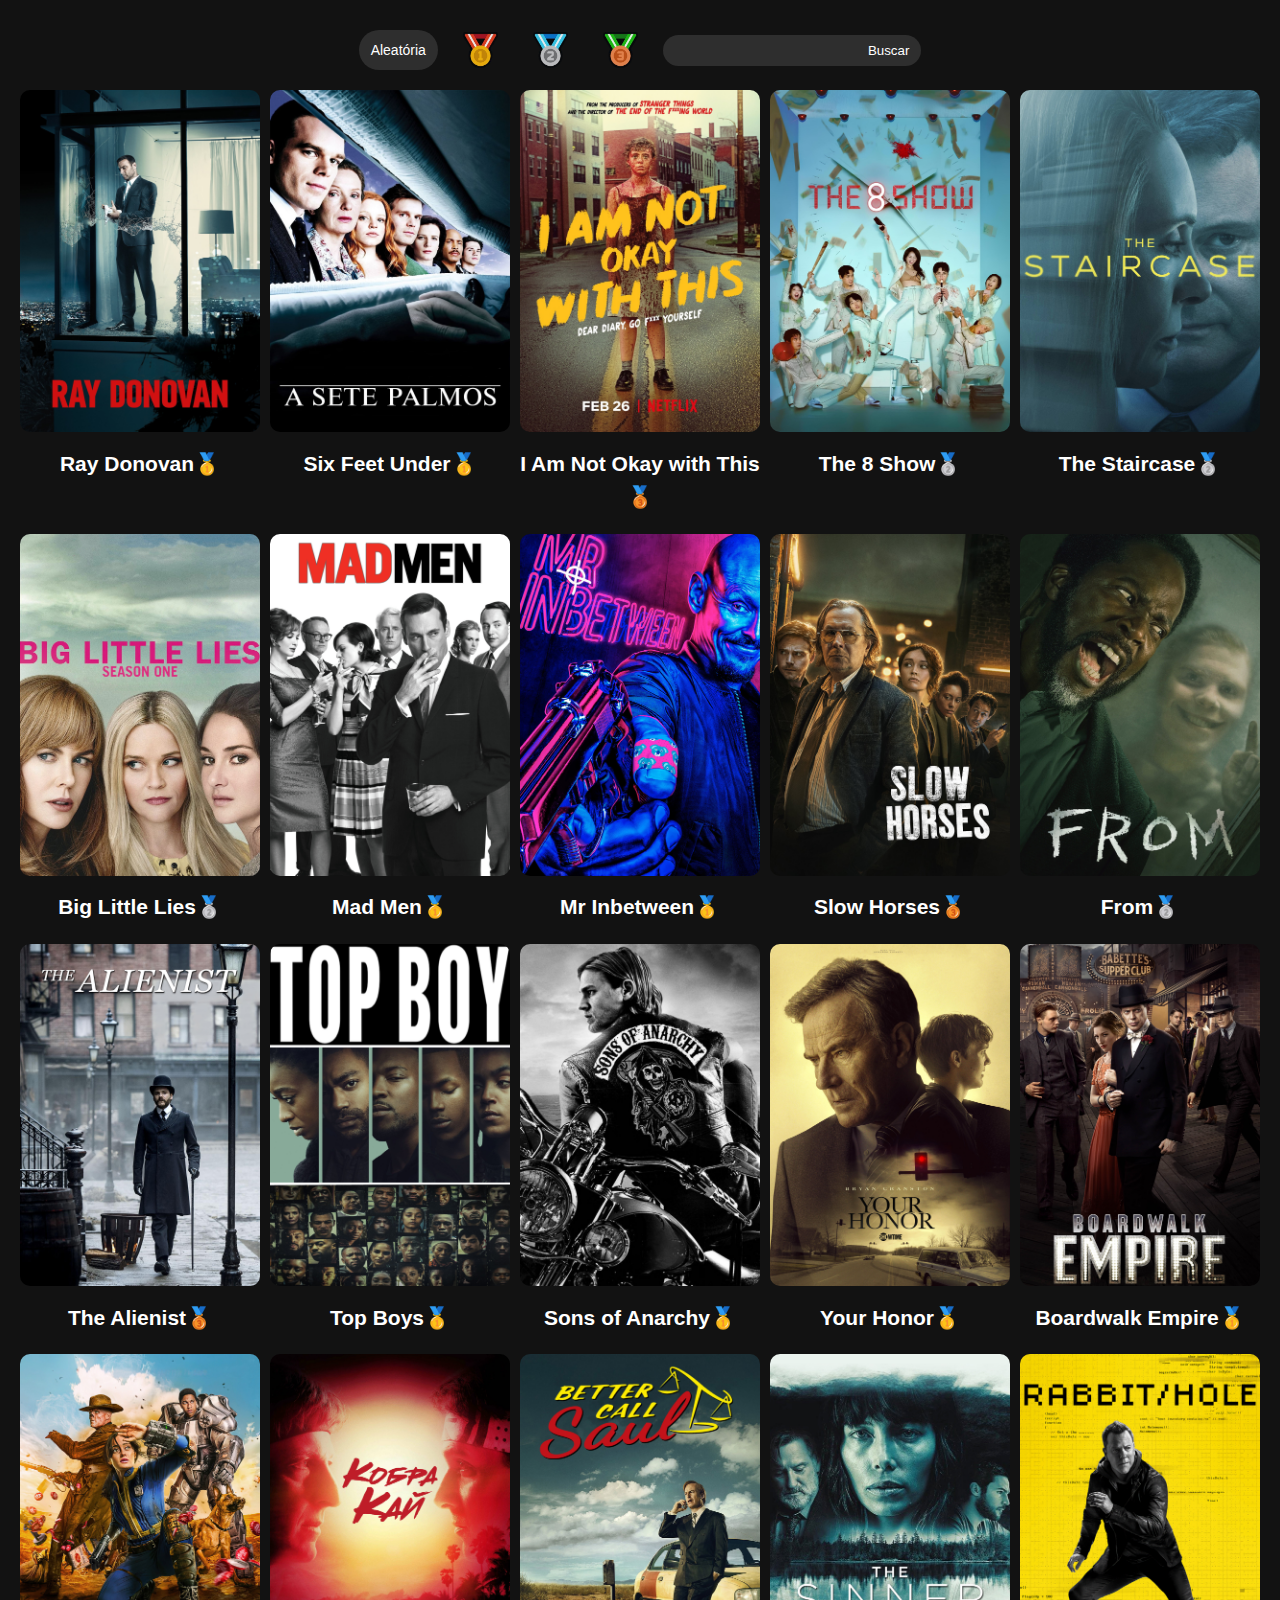
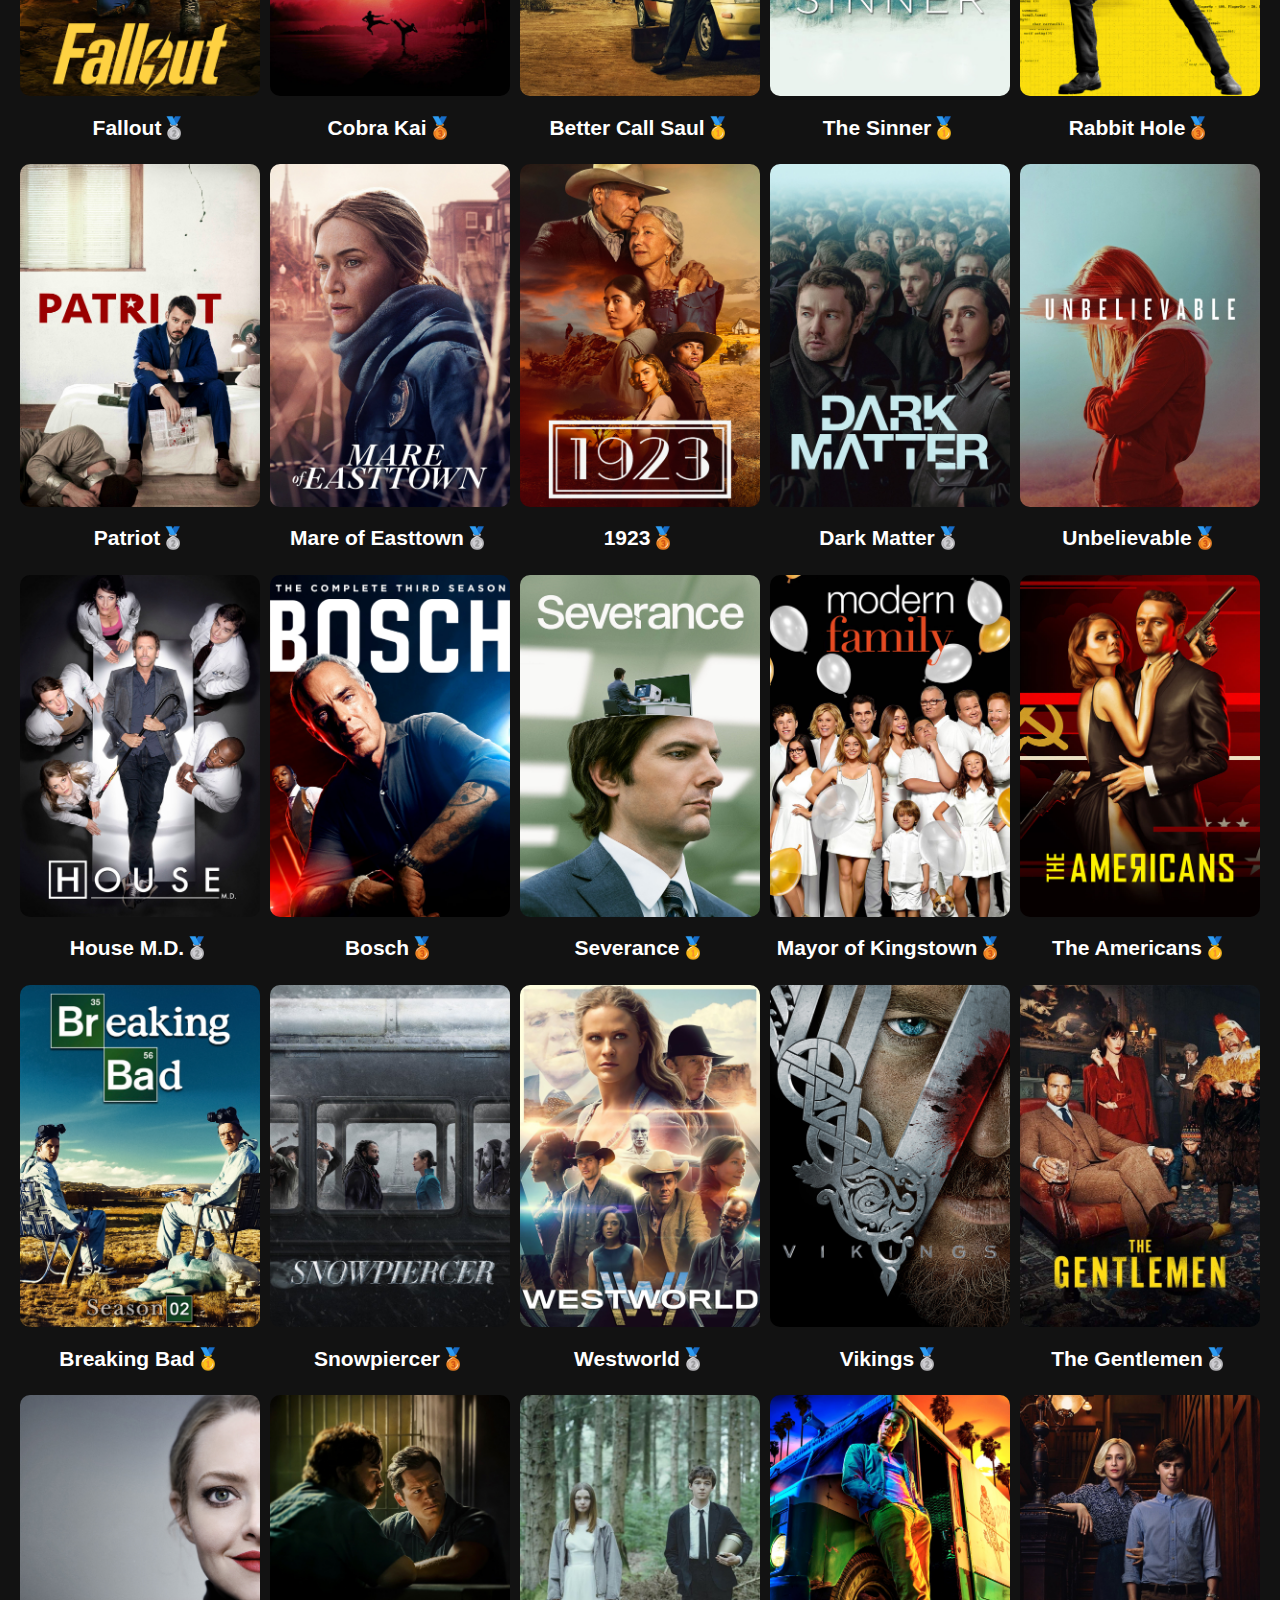
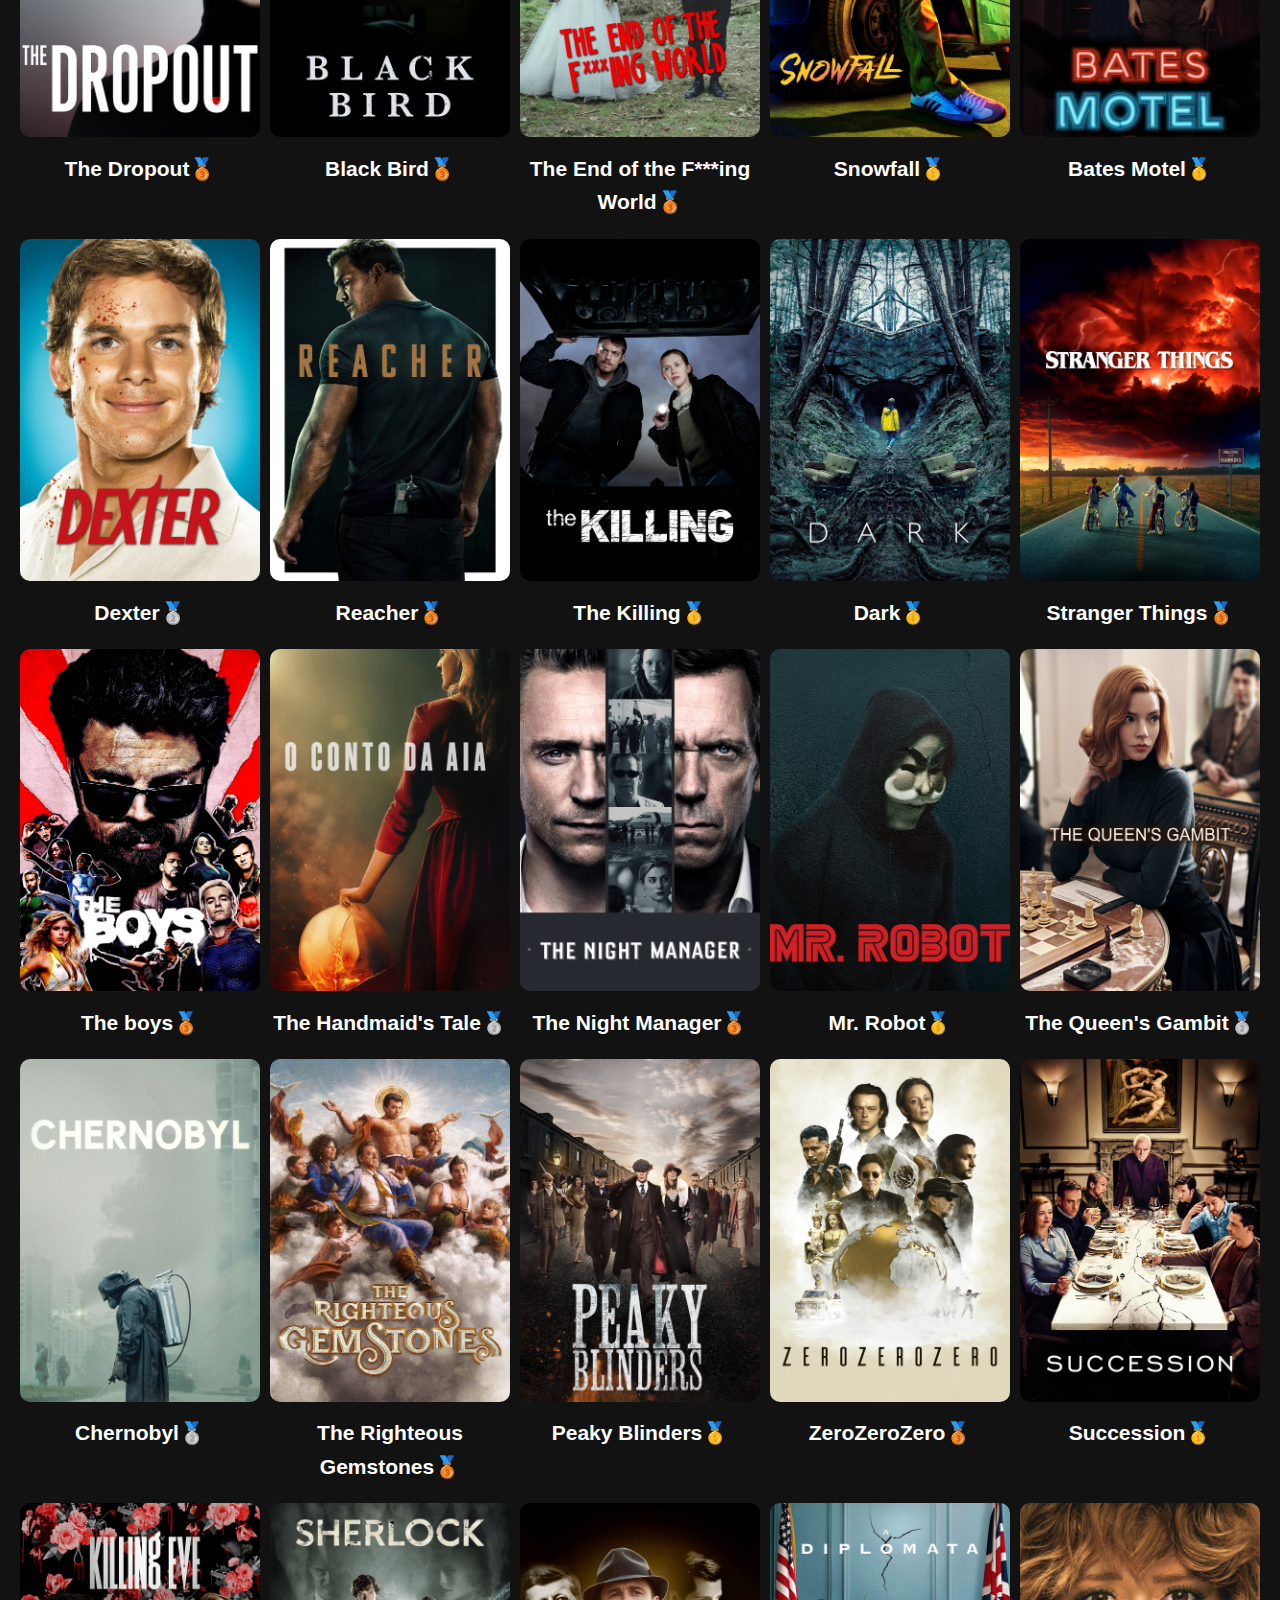
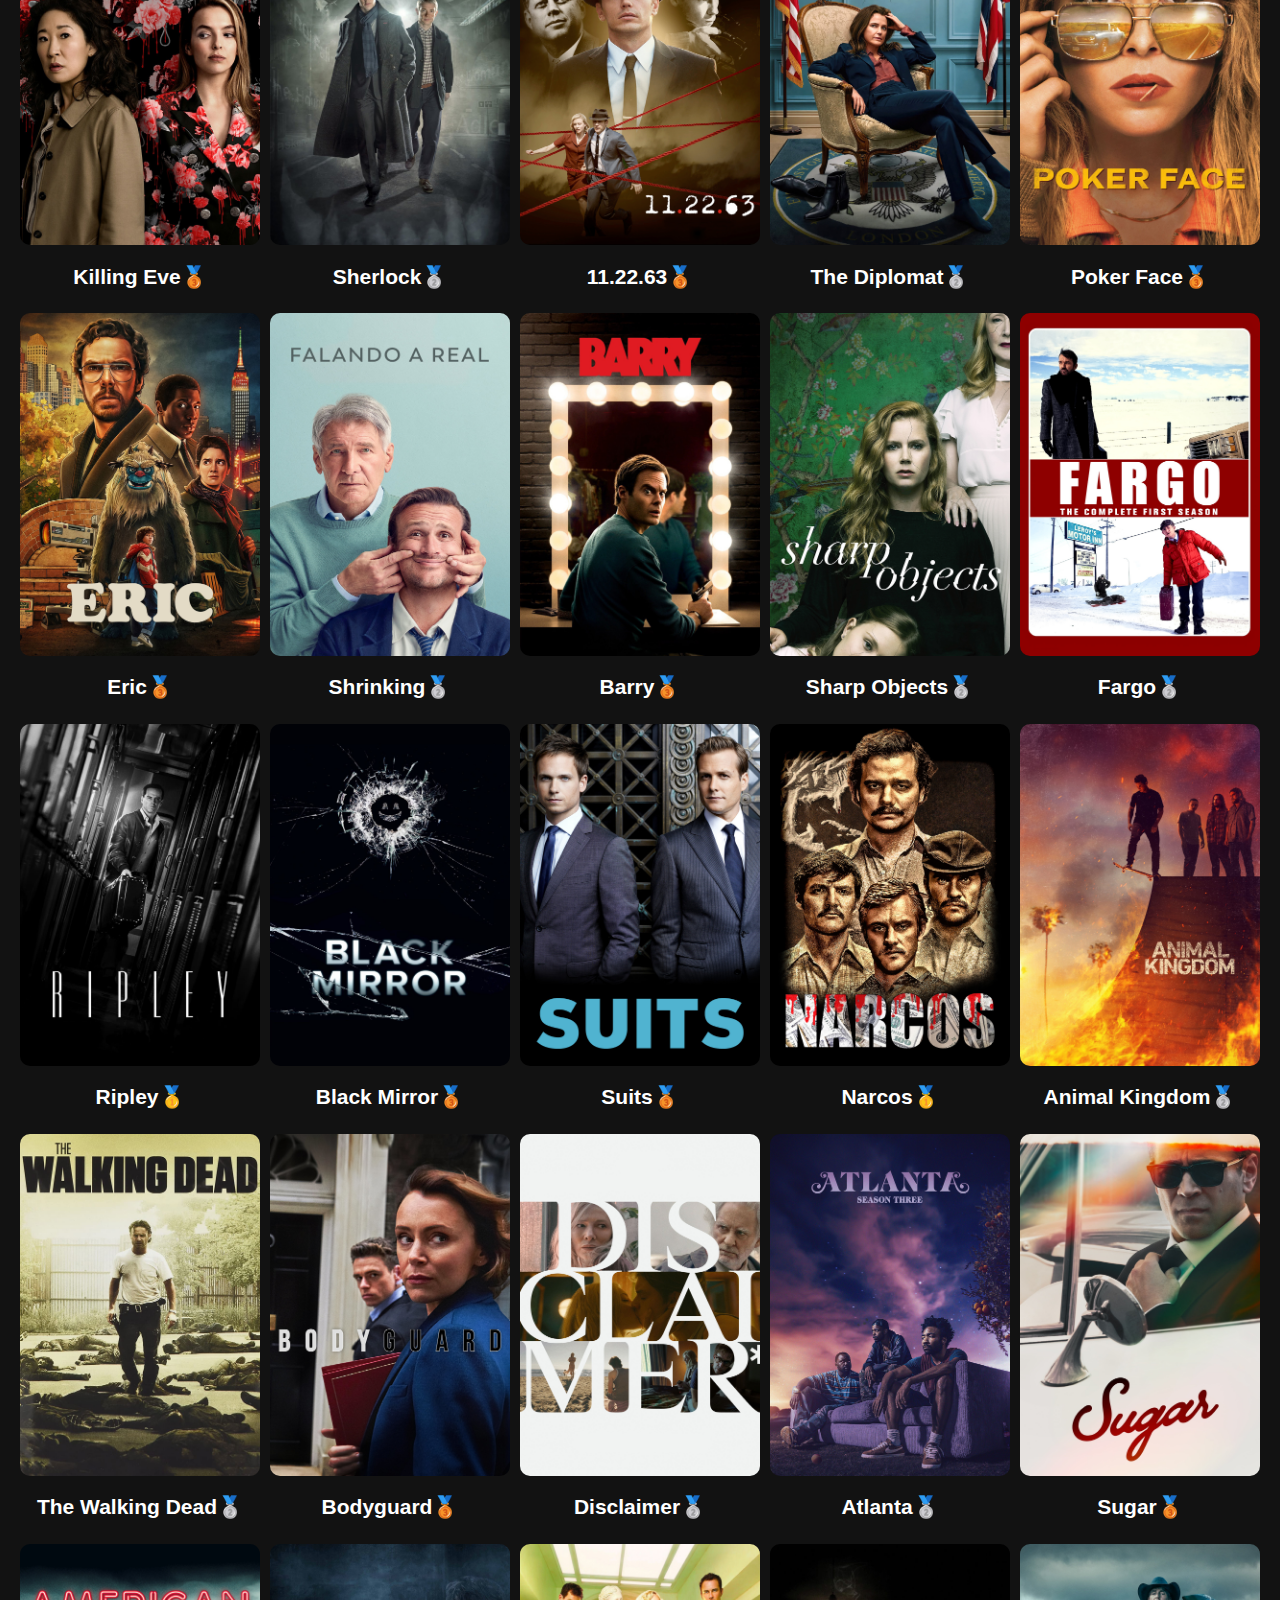
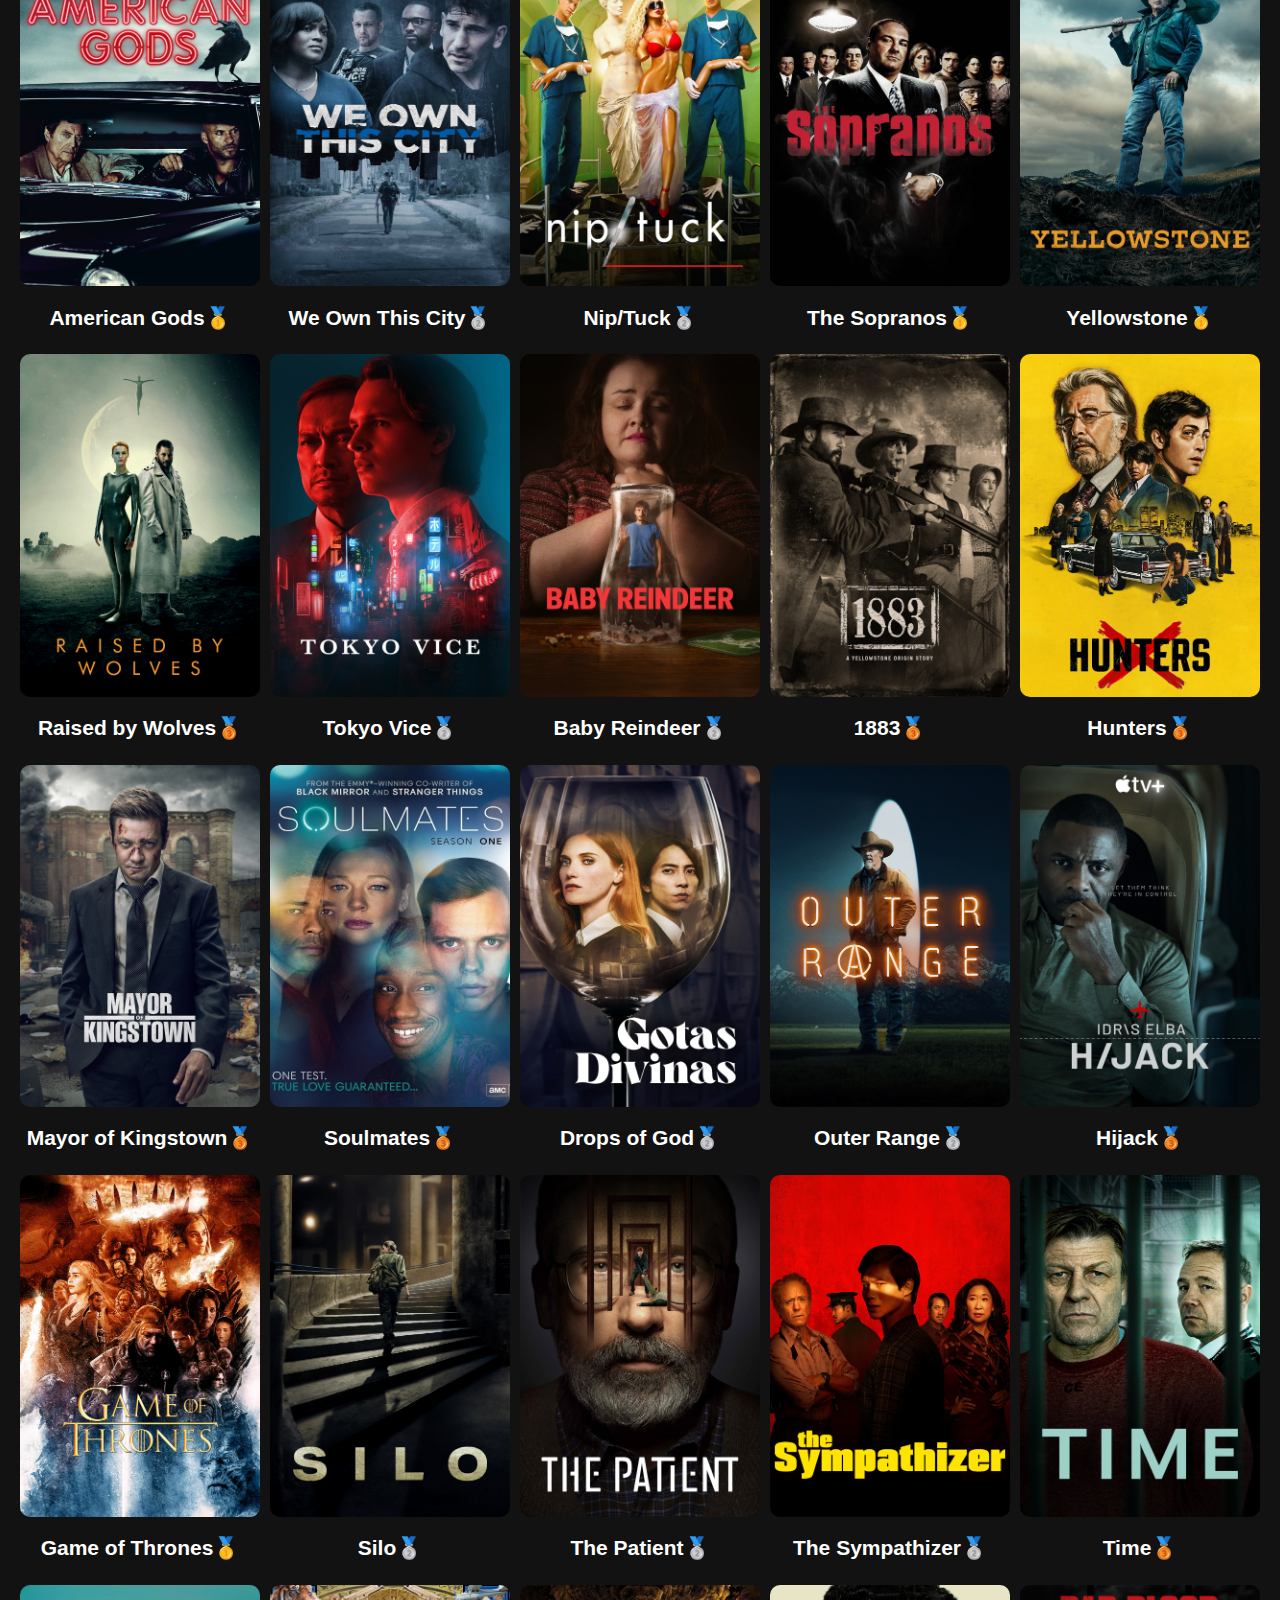
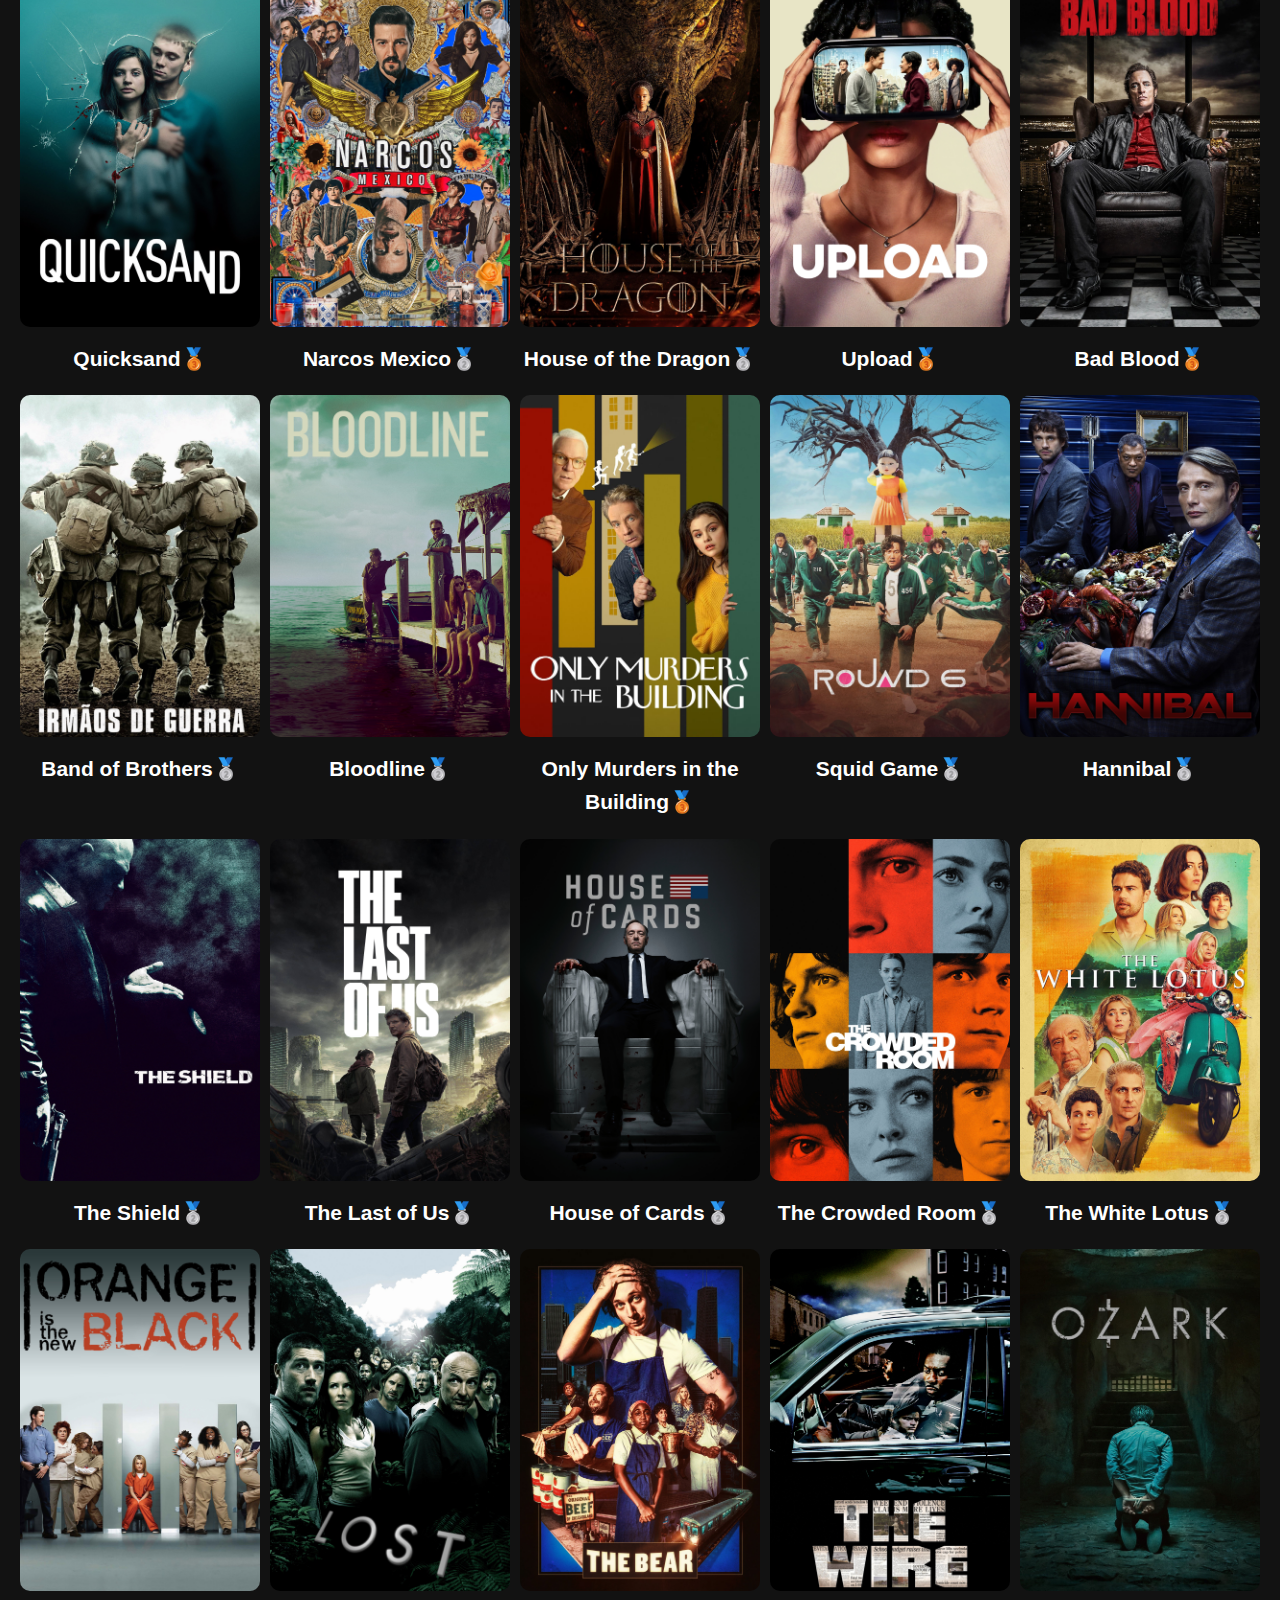
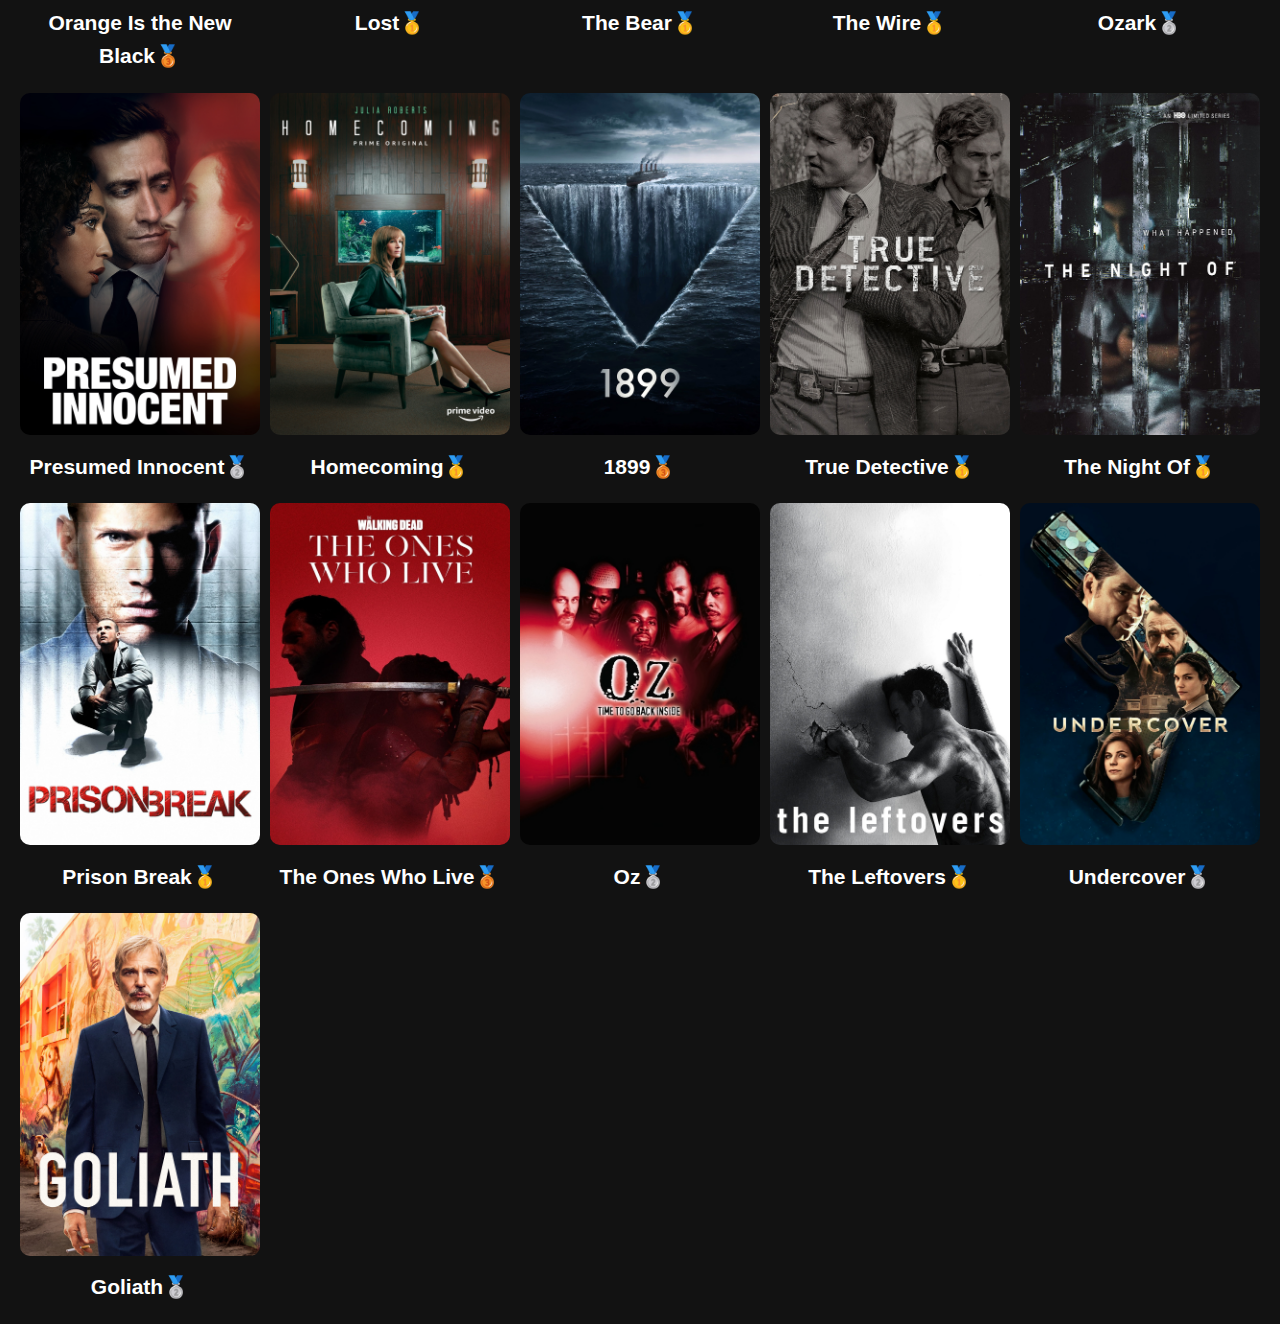
==== commit 38cf62a3: "css fix" ====
--- a/index.html
+++ b/index.html
@@ -24,7 +24,7 @@
         </div>
 
         <div class="search-bar">
-          <input type="text" id="search" placeholder="Buscar série..." />
+          <input type="text" id="search" placeholder="" />
           <button id="search-button">Buscar</button>
         </div>
       </header>
